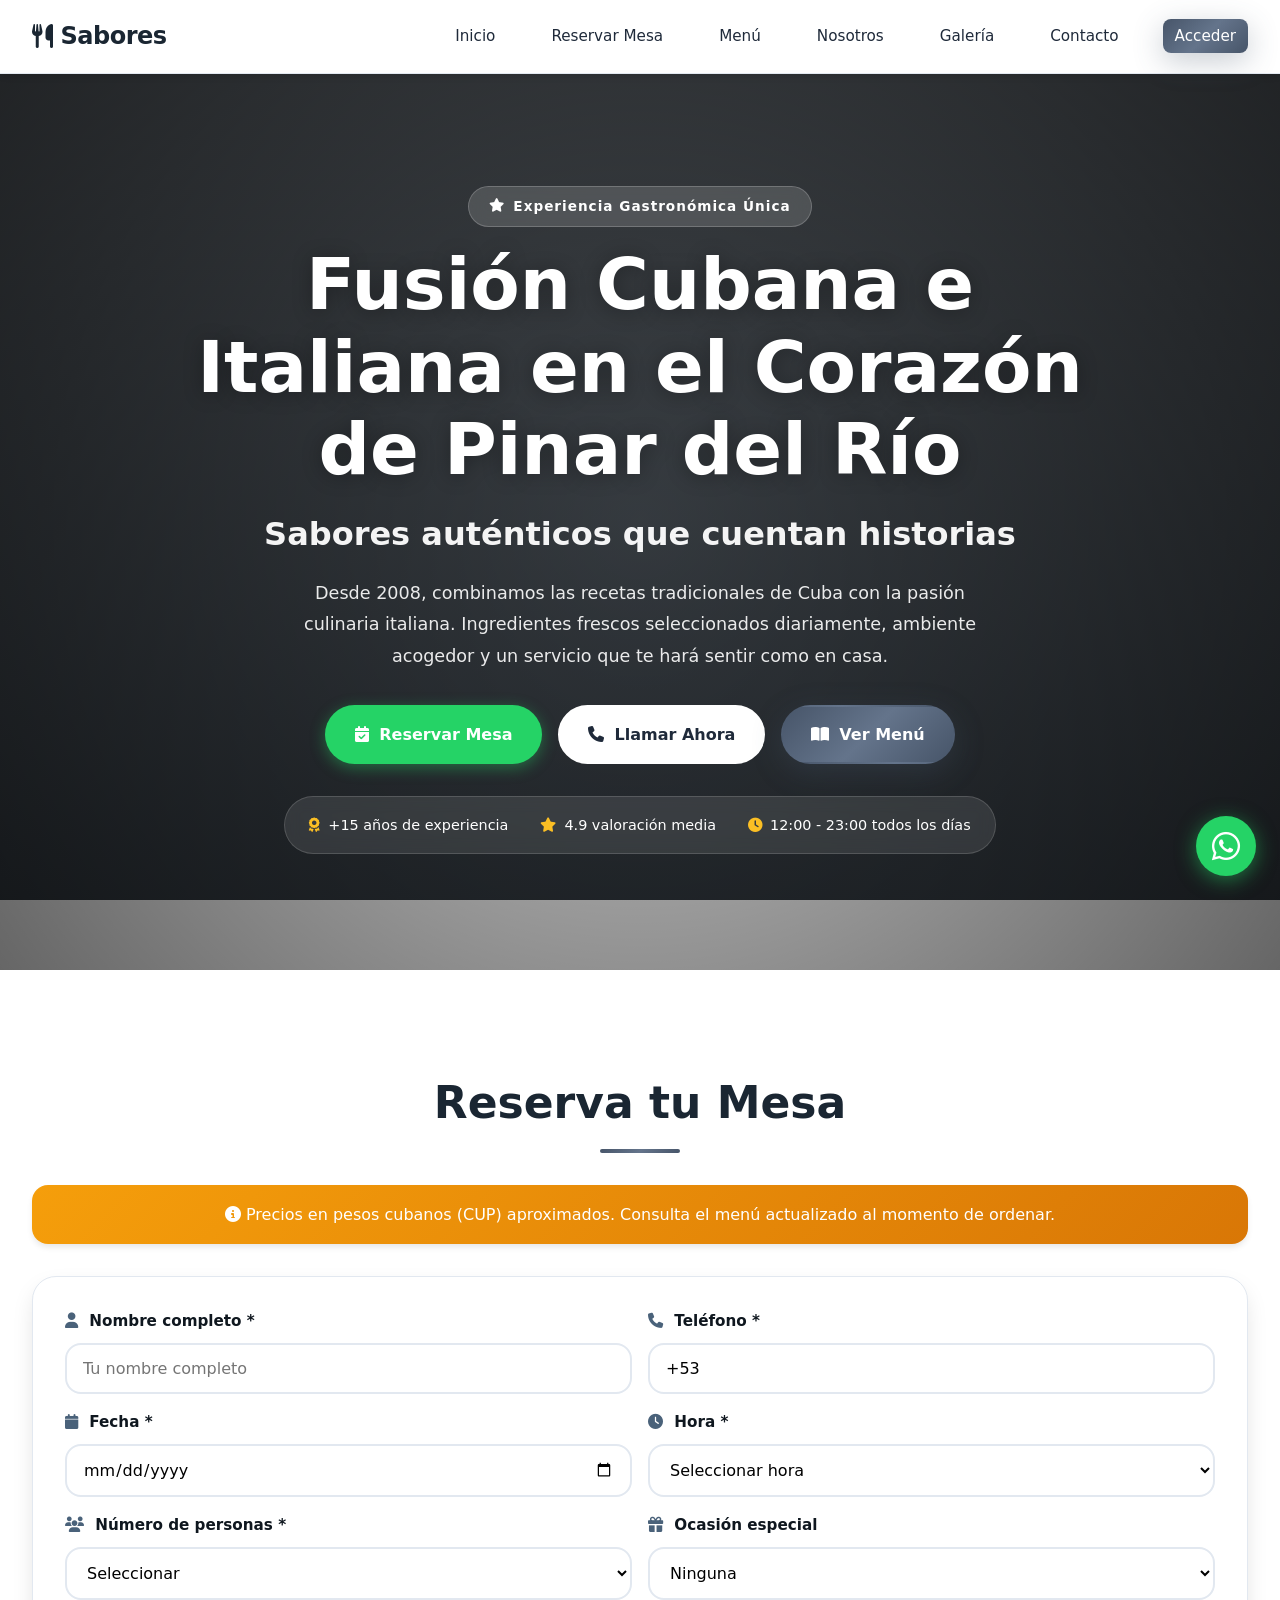
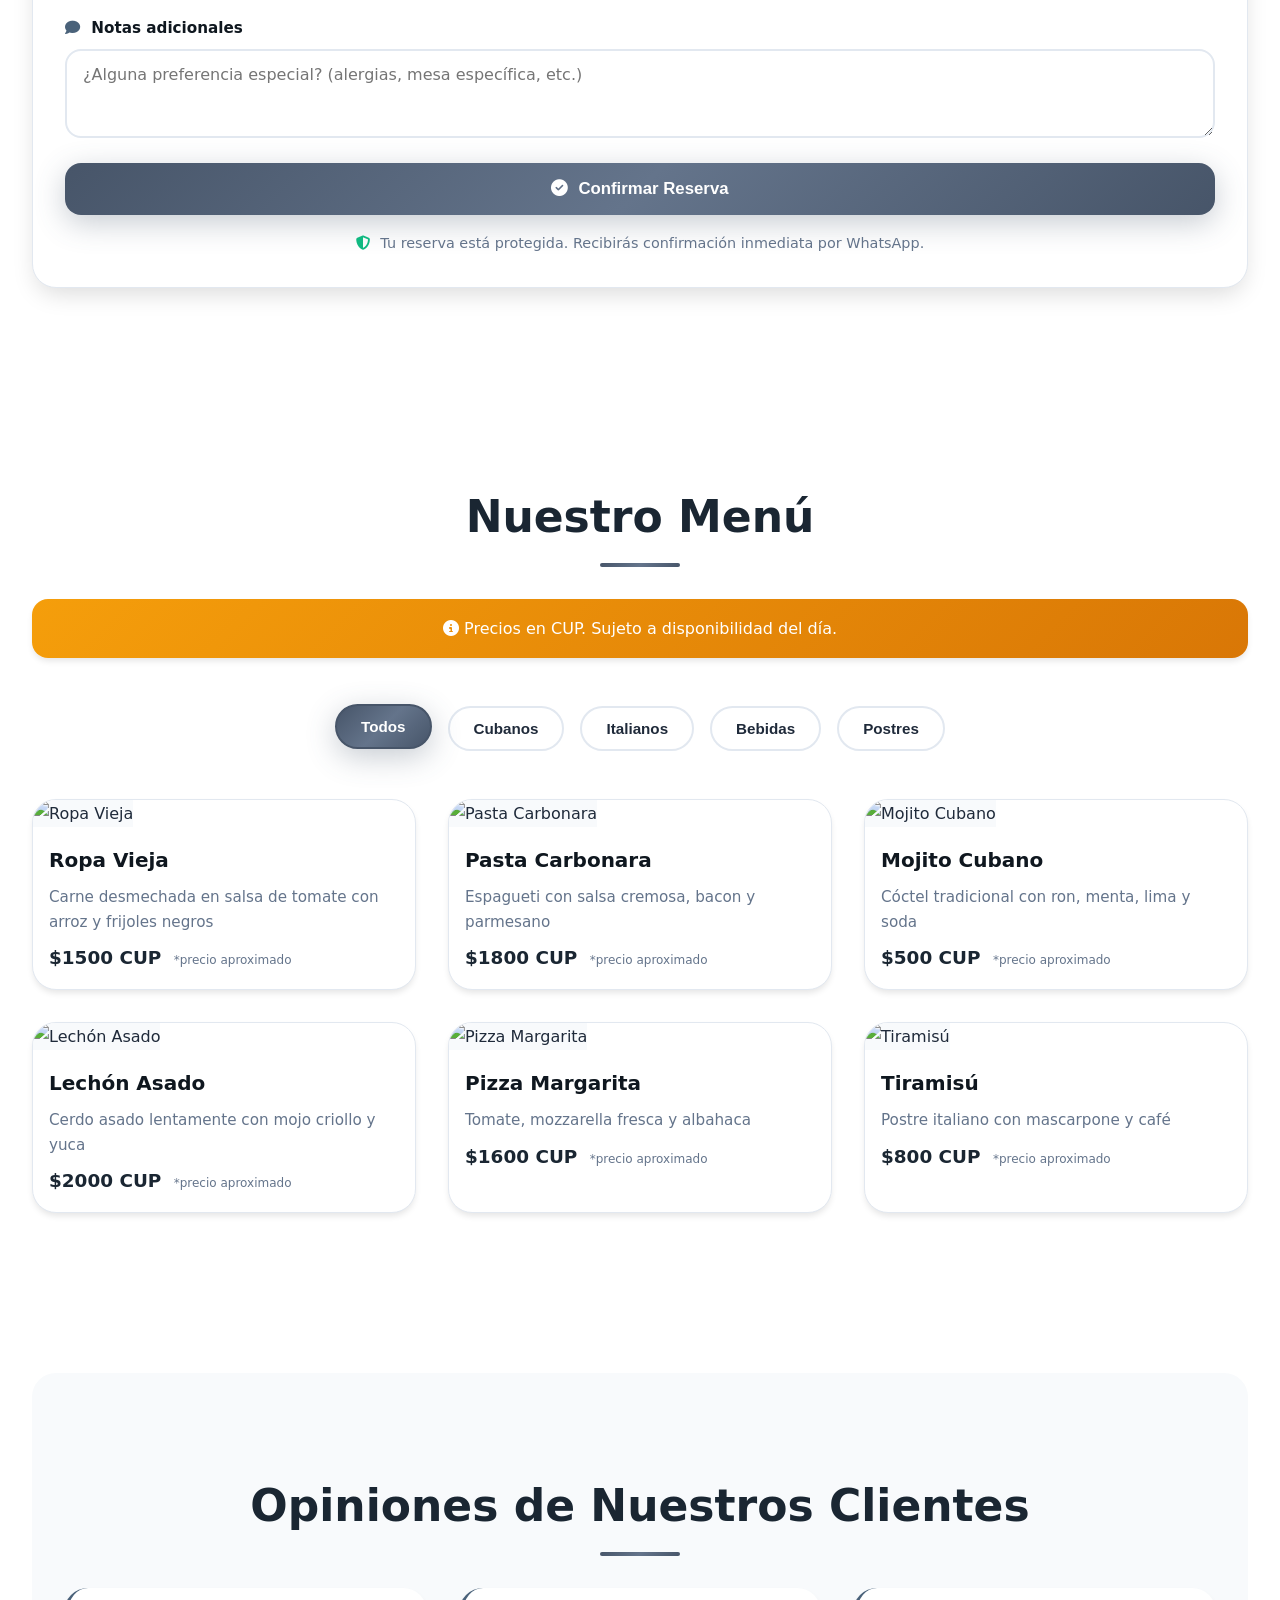
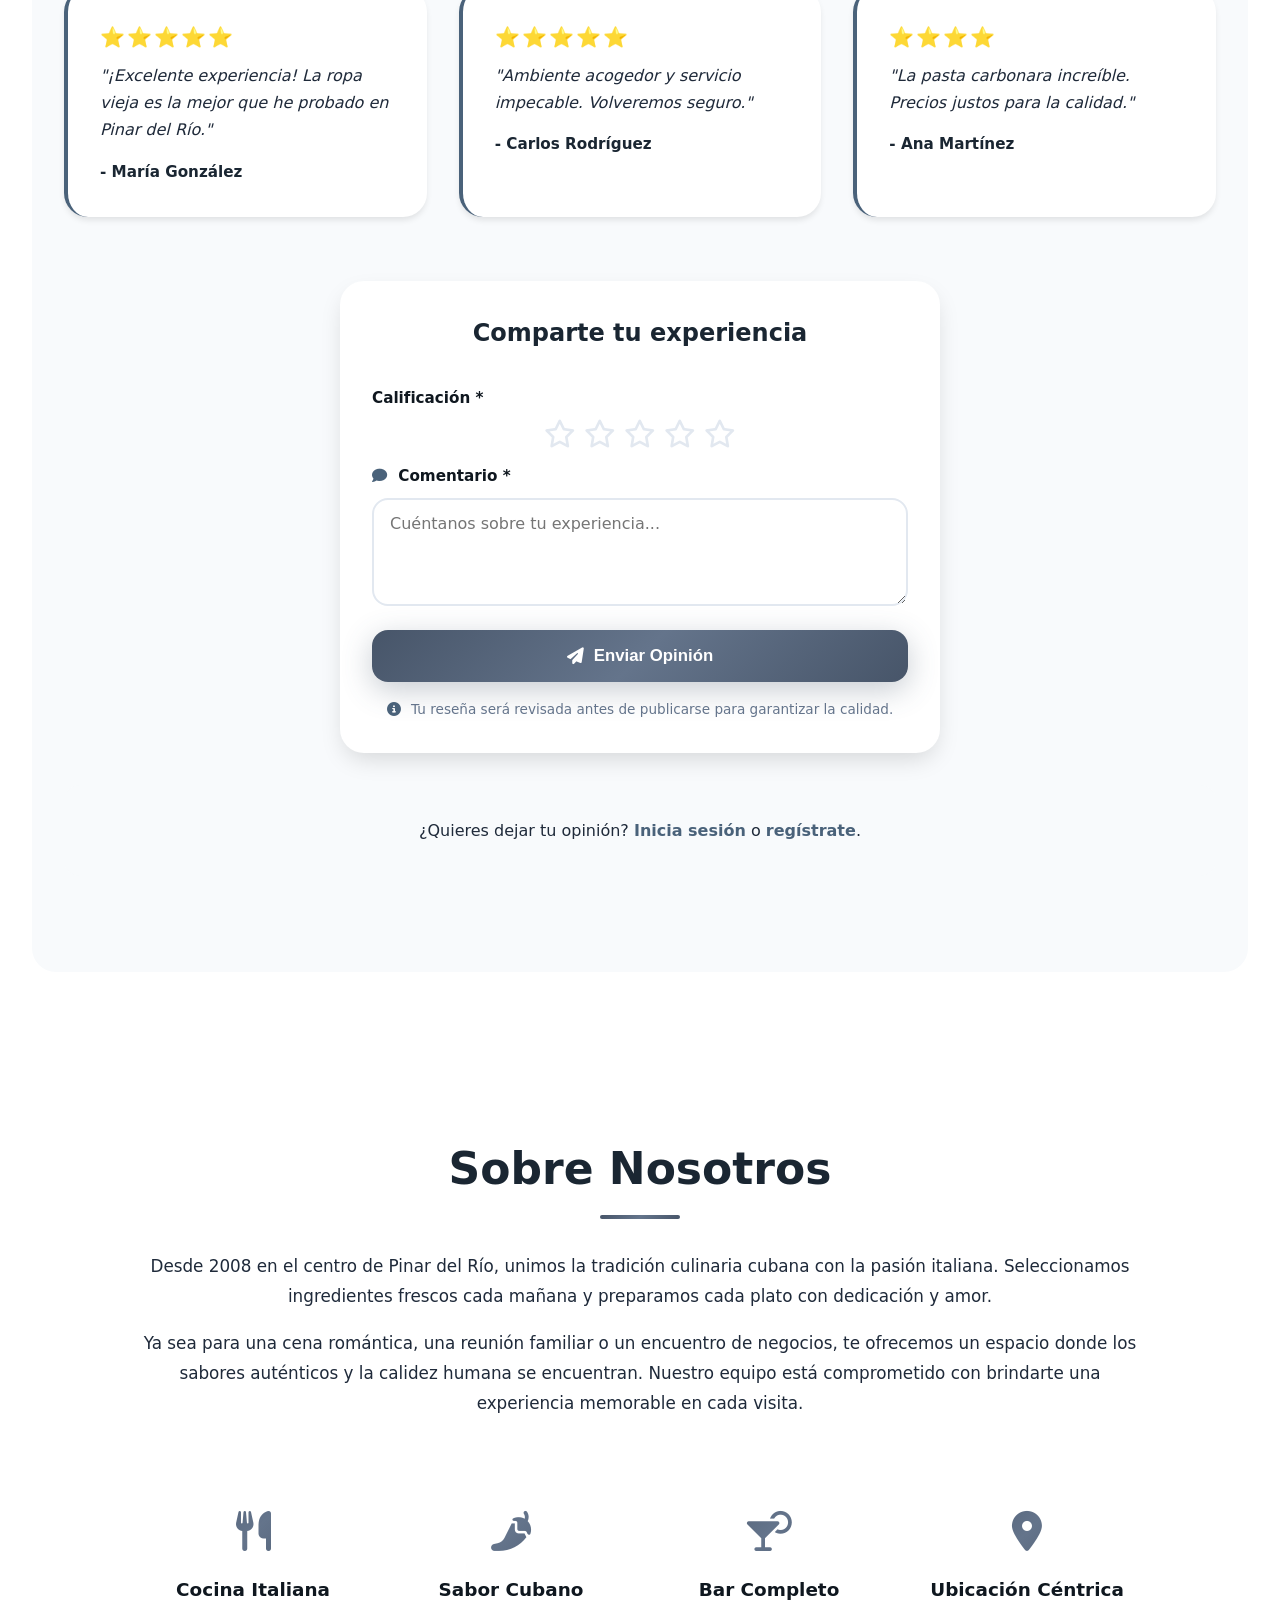
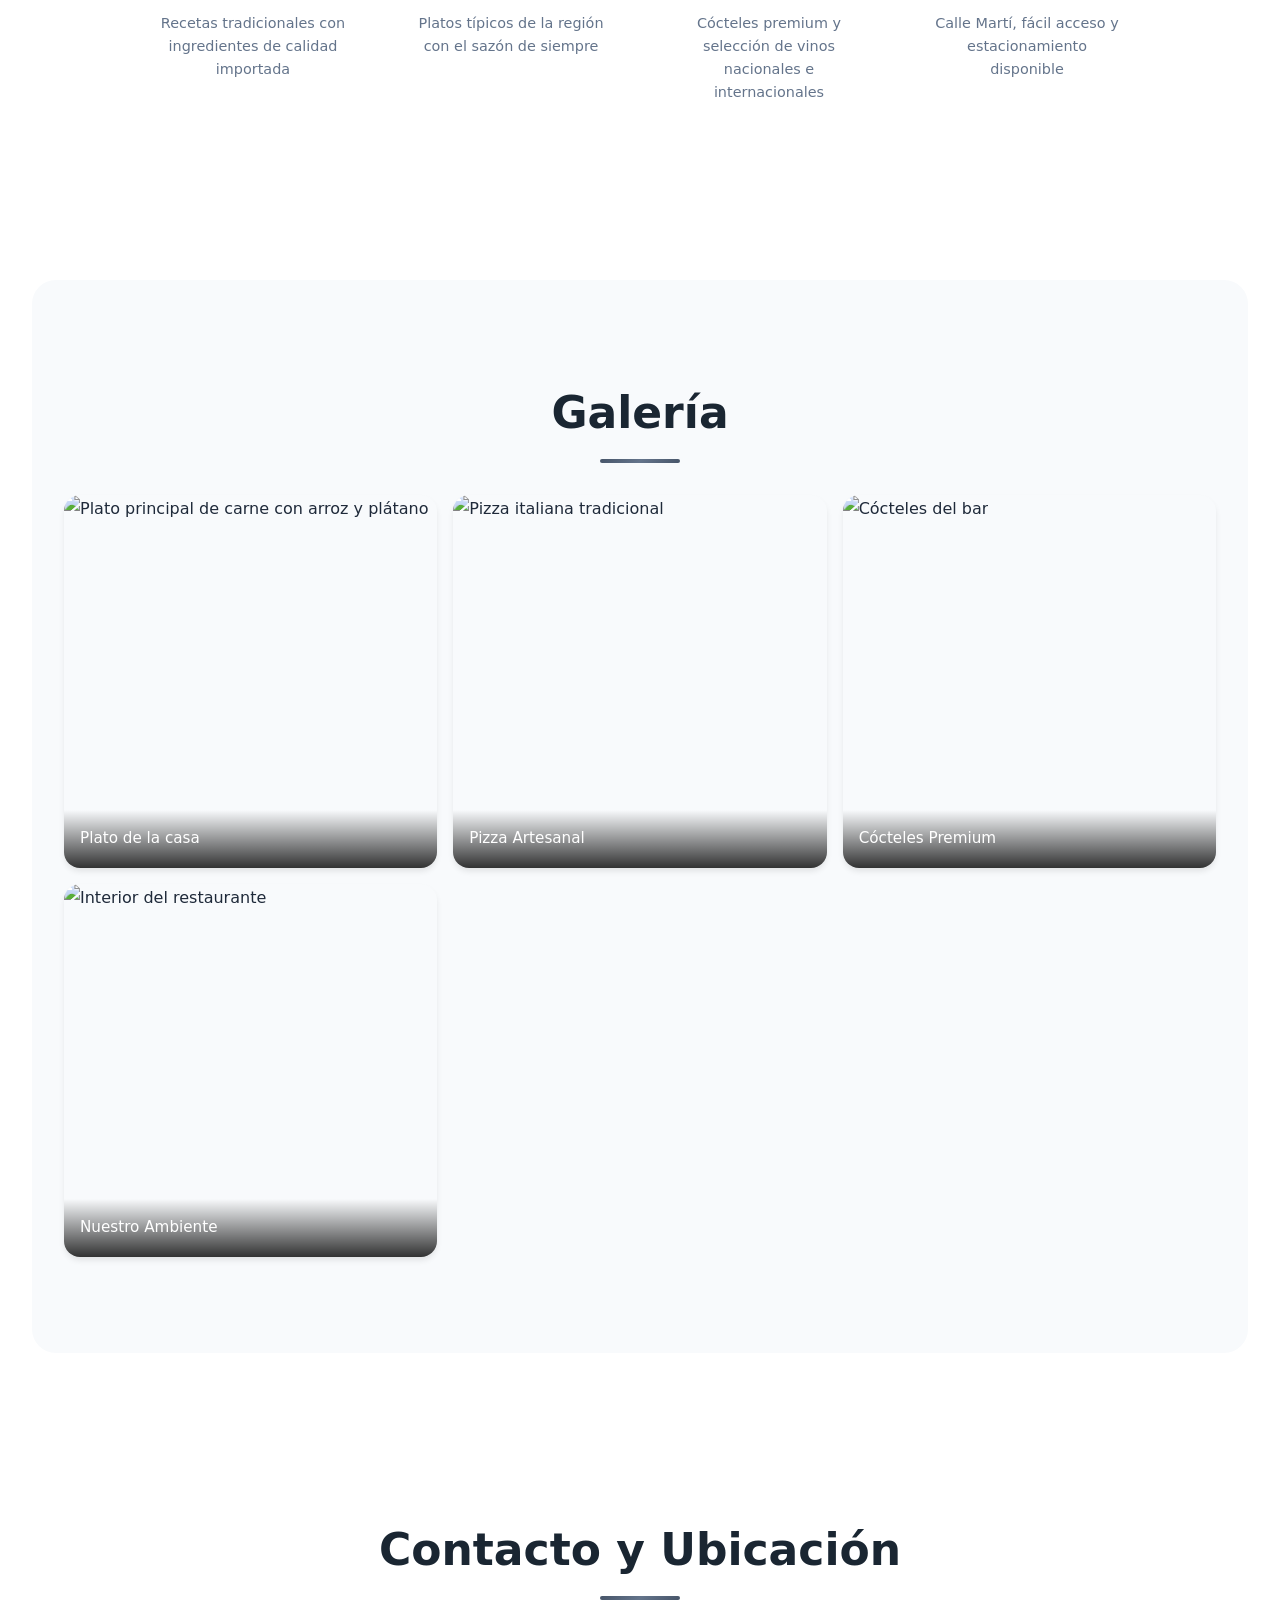
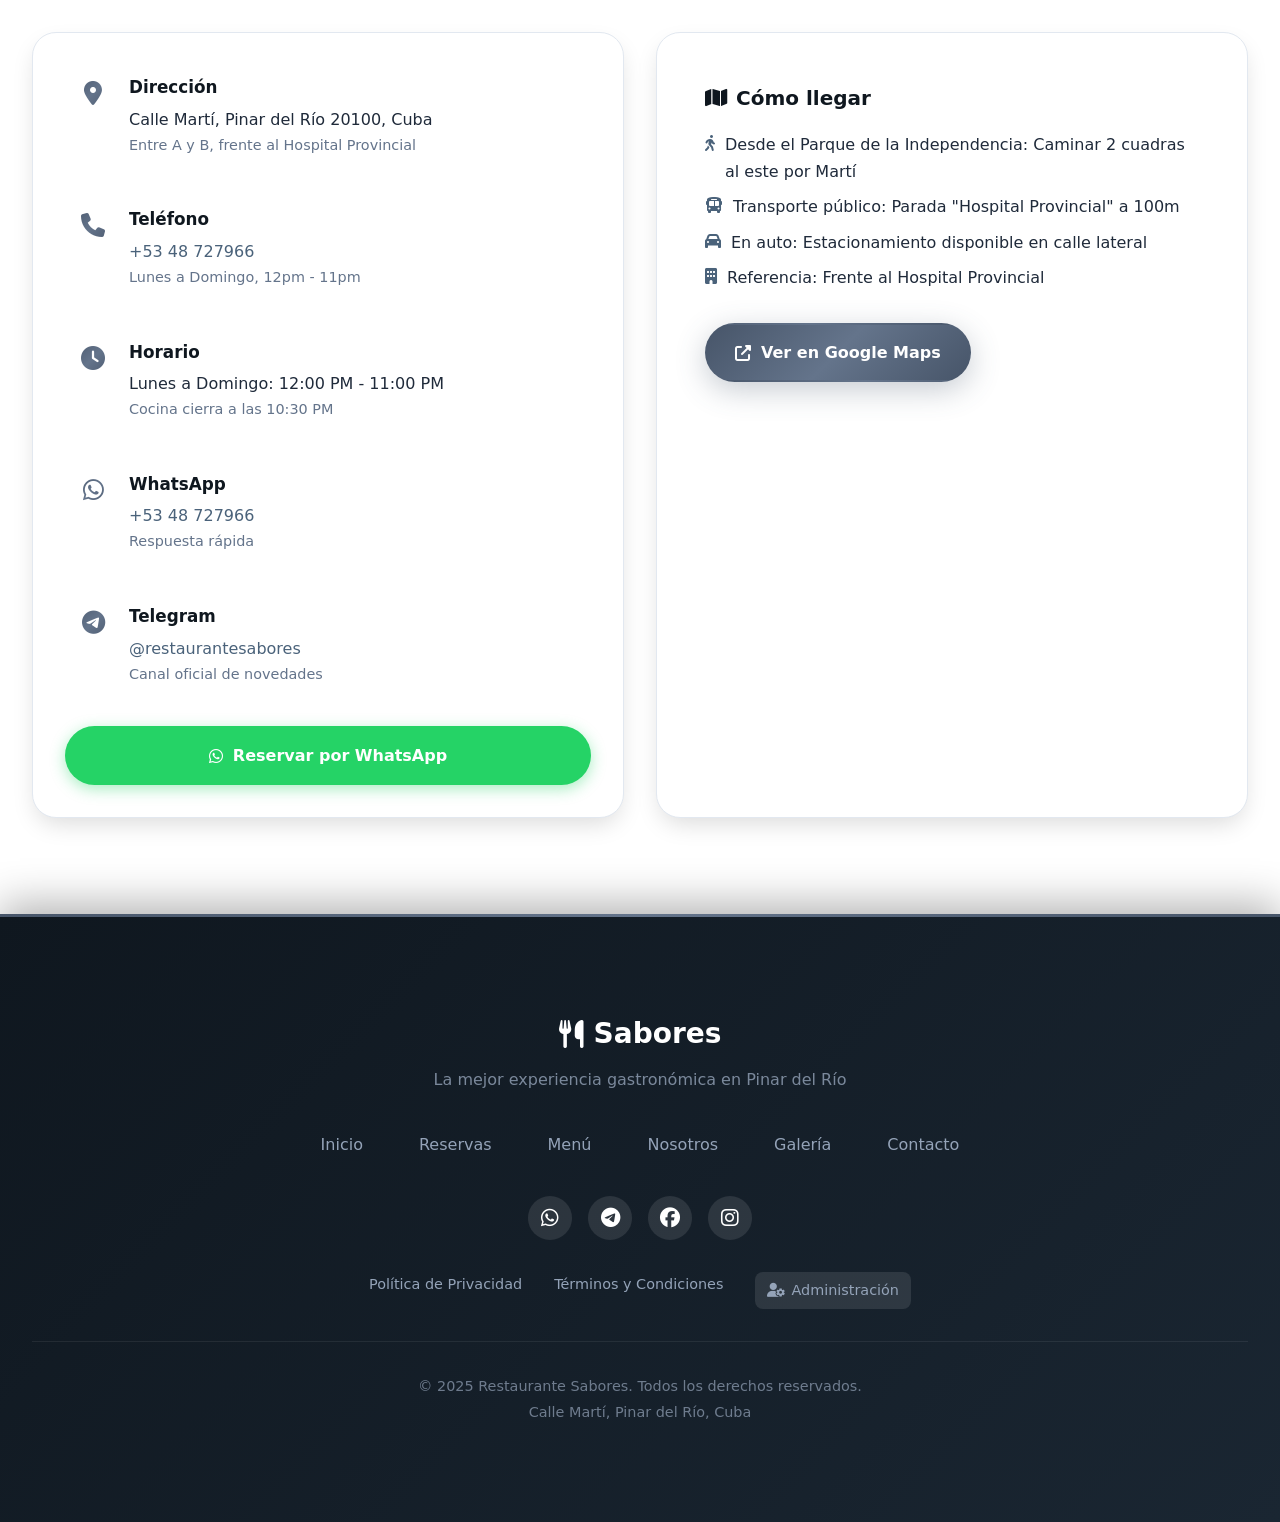
==== index.html @ 9fca2ee8 "Versión inicial Versión inicial" ====
<!DOCTYPE html>
<html lang="es">
<head>
    <meta charset="UTF-8">
    <meta name="viewport" content="width=device-width, initial-scale=1.0">
    <meta name="description" content="Restaurante Sabores - Auténtica fusión cubana e italiana en Pinar del Río. Reservas online, menú completo y la mejor experiencia gastronómica.">
    <meta name="keywords" content="restaurante, cubano, italiano, Pinar del Río, comida, reservas, menú">
    <meta name="author" content="Restaurante Sabores">
    <meta name="theme-color" content="#1a2632">
    <title>Restaurante Sabores | Fusión Cubana e Italiana en Pinar del Río</title>
    <link rel="preconnect" href="https://cdn.jsdelivr.net">
    <link rel="stylesheet" href="https://cdn.jsdelivr.net/npm/@fontsource/poppins@5.0.0/index.css">
    <link rel="stylesheet" href="https://cdnjs.cloudflare.com/ajax/libs/font-awesome/6.4.0/css/all.min.css">
    <link rel="stylesheet" href="styles.css">
</head>
<body>
    <!-- Aviso Offline -->
    <div id="offlineNotice" class="offline-notice" role="alert" aria-live="polite">
        <i class="fas fa-wifi"></i> Sin conexión. Algunas funciones pueden no estar disponibles.
    </div>

    <!-- Navegación -->
    <nav class="navbar" role="navigation" aria-label="Navegación principal">
        <div class="nav-container">
            <a href="#inicio" class="logo" aria-label="Ir al inicio">
                <i class="fas fa-utensils" aria-hidden="true"></i> Sabores
            </a>
            <button class="menu-toggle" id="menuToggle" aria-label="Abrir menú" aria-expanded="false" aria-controls="navLinks">
                <span></span>
                <span></span>
                <span></span>
            </button>
            <ul class="nav-links" id="navLinks">
                <li><a href="#inicio">Inicio</a></li>
                <li><a href="#reservas">Reservar Mesa</a></li>
                <li><a href="#menu">Menú</a></li>
                <li><a href="#nosotros">Nosotros</a></li>
                <li><a href="#galeria">Galería</a></li>
                <li><a href="#contacto">Contacto</a></li>
                <li id="auth-nav-link">
                    <a href="#" id="loginBtnNav" class="btn-login">Acceder</a>
                </li>
            </ul>
        </div>
    </nav>

    <!-- Modal de Autenticación -->
    <div id="authModal" class="modal" role="dialog" aria-modal="true" aria-labelledby="modalTitle">
        <div class="modal-content">
            <span class="close-modal" aria-label="Cerrar modal">&times;</span>
            <h2 id="modalTitle" class="modal-title">Acceso a tu cuenta</h2>
            
            <div id="auth-tabs" role="tablist">
                <button class="tab-btn active" data-tab="login" role="tab" aria-selected="true" aria-controls="loginForm">Iniciar Sesión</button>
                <button class="tab-btn" data-tab="register" role="tab" aria-selected="false" aria-controls="registerForm">Crear Cuenta</button>
            </div>

            <!-- Formulario Login -->
            <form id="loginForm" class="auth-form active" role="tabpanel" aria-labelledby="loginTab">
                <div class="form-group">
                    <label for="loginUsername">
                        <i class="fas fa-user" aria-hidden="true"></i> Nombre de usuario *
                    </label>
                    <input type="text" id="loginUsername" name="username" required autocomplete="username" placeholder="Tu nombre de usuario">
                </div>
                <div class="form-group">
                    <label for="loginPassword">
                        <i class="fas fa-lock" aria-hidden="true"></i> Contraseña *
                    </label>
                    <input type="password" id="loginPassword" name="password" required autocomplete="current-password" placeholder="Tu contraseña">
                </div>
                <div id="loginMessage" class="form-status" role="alert" aria-live="polite"></div>
                <button type="submit" class="submit-btn">
                    <i class="fas fa-sign-in-alt" aria-hidden="true"></i> Iniciar Sesión
                </button>
                <p class="auth-help">¿Olvidaste tu contraseña? Contacta al administrador.</p>
            </form>

            <!-- Formulario Registro -->
            <form id="registerForm" class="auth-form" role="tabpanel" aria-labelledby="registerTab">
                <div class="form-group">
                    <label for="registerUsername">
                        <i class="fas fa-user" aria-hidden="true"></i> Nombre de usuario *
                    </label>
                    <input type="text" id="registerUsername" name="username" required autocomplete="username" placeholder="Elige un nombre de usuario">
                    <small class="form-help">Este nombre será visible públicamente en tus reseñas</small>
                </div>
                <div class="form-group">
                    <label for="registerEmail">
                        <i class="fas fa-envelope" aria-hidden="true"></i> Correo electrónico <span class="optional">(opcional)</span>
                    </label>
                    <input type="email" id="registerEmail" name="email" autocomplete="email" placeholder="tu@email.com">
                    <small class="form-help">Útil para recuperación de cuenta</small>
                </div>
                <div class="form-group">
                    <label for="registerPhone">
                        <i class="fas fa-phone" aria-hidden="true"></i> Teléfono celular *
                    </label>
                    <input type="tel" id="registerPhone" name="phone" required autocomplete="tel" placeholder="+53 5XXX XXXX" pattern="^\+53\s?[0-9]{8}$">
                    <small class="form-help">Formato cubano: +53 seguido de 8 dígitos</small>
                </div>
                <div class="form-group">
                    <label for="registerPassword">
                        <i class="fas fa-lock" aria-hidden="true"></i> Contraseña *
                    </label>
                    <input type="password" id="registerPassword" name="password" required autocomplete="new-password" placeholder="Mínimo 6 caracteres" minlength="6">
                    <small class="form-help">Usa letras, números y símbolos para mayor seguridad</small>
                </div>
                <div id="registerMessage" class="form-status" role="alert" aria-live="polite"></div>
                <button type="submit" class="submit-btn">
                    <i class="fas fa-user-plus" aria-hidden="true"></i> Crear Cuenta
                </button>
                <p class="auth-help">Al registrarte aceptas nuestros <a href="#terminos">términos y condiciones</a></p>
            </form>
        </div>
    </div>

    <!-- Hero Section -->
    <header id="inicio" class="hero" role="banner">
        <div class="hero-overlay" aria-hidden="true"></div>
        <div class="hero-content">
            <span class="hero-badge">
                <i class="fas fa-star" aria-hidden="true"></i> Experiencia Gastronómica Única
            </span>
            <h1>Fusión Cubana e Italiana en el Corazón de Pinar del Río</h1>
            <p class="hero-subtitle">Sabores auténticos que cuentan historias</p>
            <p class="hero-description">
                Desde 2008, combinamos las recetas tradicionales de Cuba con la pasión culinaria italiana. 
                Ingredientes frescos seleccionados diariamente, ambiente acogedor y un servicio que te hará sentir como en casa.
            </p>
            <div class="hero-buttons">
                <a href="#reservas" class="btn btn-primary">
                    <i class="fas fa-calendar-check" aria-hidden="true"></i> Reservar Mesa
                </a>
                <a href="tel:+5348727966" class="btn btn-secondary">
                    <i class="fas fa-phone" aria-hidden="true"></i> Llamar Ahora
                </a>
                <a href="#menu" class="btn btn-accent">
                    <i class="fas fa-book-open" aria-hidden="true"></i> Ver Menú
                </a>
            </div>
            <div class="hero-stats" aria-label="Estadísticas del restaurante">
                <div>
                    <i class="fas fa-award" aria-hidden="true"></i>
                    <span>+15 años de experiencia</span>
                </div>
                <div>
                    <i class="fas fa-star" aria-hidden="true"></i>
                    <span>4.9 valoración media</span>
                </div>
                <div>
                    <i class="fas fa-clock" aria-hidden="true"></i>
                    <span>12:00 - 23:00 todos los días</span>
                </div>
            </div>
        </div>
    </header>

    <!-- Sección de Reservas -->
    <section id="reservas" class="section" aria-labelledby="reservasTitle">
        <h2 id="reservasTitle" class="section-title">Reserva tu Mesa</h2>
        <div class="currency-notice" role="note">
            <i class="fas fa-info-circle" aria-hidden="true"></i> 
            Precios en pesos cubanos (CUP) aproximados. Consulta el menú actualizado al momento de ordenar.
        </div>
        
        <form id="reservationForm" class="reservation-form" aria-label="Formulario de reservas">
            <div class="form-row">
                <div class="form-group">
                    <label for="nombre">
                        <i class="fas fa-user" aria-hidden="true"></i> Nombre completo *
                    </label>
                    <input type="text" id="nombre" name="nombre" required autocomplete="name" placeholder="Tu nombre completo">
                </div>
                <div class="form-group">
                    <label for="telefono">
                        <i class="fas fa-phone" aria-hidden="true"></i> Teléfono *
                    </label>
                    <input type="tel" id="telefono" name="telefono" required autocomplete="tel" placeholder="+53 5XXX XXXX" pattern="^\+53\s?[0-9]{8}$">
                </div>
            </div>
            
            <div class="form-row">
                <div class="form-group">
                    <label for="fecha">
                        <i class="fas fa-calendar" aria-hidden="true"></i> Fecha *
                    </label>
                    <input type="date" id="fecha" name="fecha" required>
                </div>
                <div class="form-group">
                    <label for="hora">
                        <i class="fas fa-clock" aria-hidden="true"></i> Hora *
                    </label>
                    <select id="hora" name="hora" required>
                        <option value="">Seleccionar hora</option>
                        <option value="12:00">12:00 PM</option>
                        <option value="12:30">12:30 PM</option>
                        <option value="13:00">1:00 PM</option>
                        <option value="13:30">1:30 PM</option>
                        <option value="14:00">2:00 PM</option>
                        <option value="14:30">2:30 PM</option>
                        <option value="19:00">7:00 PM</option>
                        <option value="19:30">7:30 PM</option>
                        <option value="20:00">8:00 PM</option>
                        <option value="20:30">8:30 PM</option>
                        <option value="21:00">9:00 PM</option>
                        <option value="21:30">9:30 PM</option>
                    </select>
                </div>
            </div>
            
            <div class="form-row">
                <div class="form-group">
                    <label for="personas">
                        <i class="fas fa-users" aria-hidden="true"></i> Número de personas *
                    </label>
                    <select id="personas" name="personas" required>
                        <option value="">Seleccionar</option>
                        <option value="1">1 persona</option>
                        <option value="2">2 personas</option>
                        <option value="3">3 personas</option>
                        <option value="4">4 personas</option>
                        <option value="5">5 personas</option>
                        <option value="6">6 personas</option>
                        <option value="7">7 personas</option>
                        <option value="8+">8+ personas</option>
                    </select>
                </div>
                <div class="form-group">
                    <label for="ocasion">
                        <i class="fas fa-gift" aria-hidden="true"></i> Ocasión especial
                    </label>
                    <select id="ocasion" name="ocasion">
                        <option value="ninguna">Ninguna</option>
                        <option value="cumpleanos">Cumpleaños</option>
                        <option value="aniversario">Aniversario</option>
                        <option value="negocios">Reunión de negocios</option>
                        <option value="otro">Otro</option>
                    </select>
                </div>
            </div>
            
            <div class="form-group">
                <label for="notas">
                    <i class="fas fa-comment" aria-hidden="true"></i> Notas adicionales
                </label>
                <textarea id="notas" name="notas" rows="3" placeholder="¿Alguna preferencia especial? (alergias, mesa específica, etc.)"></textarea>
            </div>
            
            <div id="formStatus" class="form-status" role="alert" aria-live="polite"></div>
            
            <button type="submit" id="submitBtn" class="submit-btn">
                <i class="fas fa-check-circle" aria-hidden="true"></i> Confirmar Reserva
            </button>
            
            <p class="form-trust">
                <i class="fas fa-shield-alt" aria-hidden="true"></i> 
                Tu reserva está protegida. Recibirás confirmación inmediata por WhatsApp.
            </p>
        </form>
    </section>

    <!-- Sección de Menú -->
    <section id="menu" class="section" aria-labelledby="menuTitle">
        <h2 id="menuTitle" class="section-title">Nuestro Menú</h2>
        <div class="currency-notice" role="note">
            <i class="fas fa-info-circle" aria-hidden="true"></i> 
            Precios en CUP. Sujeto a disponibilidad del día.
        </div>
        
        <div class="menu-categories" role="tablist" aria-label="Categorías del menú">
            <button class="menu-category-btn active" data-category="todos" role="tab" aria-selected="true">Todos</button>
            <button class="menu-category-btn" data-category="cubanos" role="tab" aria-selected="false">Platos Cubanos</button>
            <button class="menu-category-btn" data-category="italianos" role="tab" aria-selected="false">Platos Italianos</button>
            <button class="menu-category-btn" data-category="bebidas" role="tab" aria-selected="false">Bebidas</button>
            <button class="menu-category-btn" data-category="postres" role="tab" aria-selected="false">Postres</button>
        </div>
        
        <div id="menuGrid" class="menu-grid" role="tabpanel" aria-label="Lista de platos del menú">
            <!-- Los items del menú se cargan dinámicamente -->
        </div>
    </section>

    <!-- Sección de Reseñas -->
    <section id="resenas" class="section section-alt" aria-labelledby="resenasTitle">
        <h2 id="resenasTitle" class="section-title">Opiniones de Nuestros Clientes</h2>
        
        <div id="reviewsContainer" class="testimonials-grid" role="list" aria-label="Reseñas de clientes">
            <!-- Las reseñas se cargan dinámicamente -->
        </div>
        
        <div class="review-form-container" id="reviewFormContainer">
            <h3 class="review-form-title">Comparte tu experiencia</h3>
            <form id="reviewForm" class="review-form" aria-label="Formulario de reseñas">
                <div class="form-group">
                    <label>Calificación *</label>
                    <div class="rating-stars" role="radiogroup" aria-label="Calificación de estrellas">
                        <i class="far fa-star" data-rating="1" role="radio" aria-label="1 estrella" tabindex="0"></i>
                        <i class="far fa-star" data-rating="2" role="radio" aria-label="2 estrellas" tabindex="0"></i>
                        <i class="far fa-star" data-rating="3" role="radio" aria-label="3 estrellas" tabindex="0"></i>
                        <i class="far fa-star" data-rating="4" role="radio" aria-label="4 estrellas" tabindex="0"></i>
                        <i class="far fa-star" data-rating="5" role="radio" aria-label="5 estrellas" tabindex="0"></i>
                    </div>
                    <input type="hidden" id="reviewRating" name="rating" value="0" required>
                </div>
                <div class="form-group">
                    <label for="reviewComment">
                        <i class="fas fa-comment" aria-hidden="true"></i> Comentario *
                    </label>
                    <textarea id="reviewComment" name="comment" rows="4" required placeholder="Cuéntanos sobre tu experiencia..."></textarea>
                </div>
                <div id="reviewMessage" class="form-status" role="alert" aria-live="polite"></div>
                <button type="submit" class="submit-btn btn-review">
                    <i class="fas fa-paper-plane" aria-hidden="true"></i> Enviar Opinión
                </button>
                <p class="review-notice">
                    <i class="fas fa-info-circle" aria-hidden="true"></i> 
                    Tu reseña será revisada antes de publicarse para garantizar la calidad.
                </p>
            </form>
        </div>
        
        <div id="loginPrompt" class="login-prompt">
            <p>¿Quieres dejar tu opinión? <a href="#" id="showLoginModal">Inicia sesión</a> o <a href="#" id="showRegisterModal">regístrate</a>.</p>
        </div>
    </section>

    <!-- Sección Sobre Nosotros -->
    <section id="nosotros" class="section" aria-labelledby="nosotrosTitle">
        <h2 id="nosotrosTitle" class="section-title">Sobre Nosotros</h2>
        <div class="about-content">
            <div class="about-text">
                <p class="about-lead">
                    Desde 2008 en el centro de Pinar del Río, unimos la tradición culinaria cubana con la pasión italiana. 
                    Seleccionamos ingredientes frescos cada mañana y preparamos cada plato con dedicación y amor.
                </p>
                <p>
                    Ya sea para una cena romántica, una reunión familiar o un encuentro de negocios, 
                    te ofrecemos un espacio donde los sabores auténticos y la calidez humana se encuentran. 
                    Nuestro equipo está comprometido con brindarte una experiencia memorable en cada visita.
                </p>
            </div>
            <div class="about-features">
                <div class="feature">
                    <div class="feature-icon">
                        <i class="fas fa-utensils" aria-hidden="true"></i>
                    </div>
                    <h3>Cocina Italiana</h3>
                    <p>Recetas tradicionales con ingredientes de calidad importada</p>
                </div>
                <div class="feature">
                    <div class="feature-icon">
                        <i class="fas fa-pepper-hot" aria-hidden="true"></i>
                    </div>
                    <h3>Sabor Cubano</h3>
                    <p>Platos típicos de la región con el sazón de siempre</p>
                </div>
                <div class="feature">
                    <div class="feature-icon">
                        <i class="fas fa-cocktail" aria-hidden="true"></i>
                    </div>
                    <h3>Bar Completo</h3>
                    <p>Cócteles premium y selección de vinos nacionales e internacionales</p>
                </div>
                <div class="feature">
                    <div class="feature-icon">
                        <i class="fas fa-map-marker-alt" aria-hidden="true"></i>
                    </div>
                    <h3>Ubicación Céntrica</h3>
                    <p>Calle Martí, fácil acceso y estacionamiento disponible</p>
                </div>
            </div>
        </div>
    </section>

    <!-- Sección Galería -->
    <section id="galeria" class="section section-alt" aria-labelledby="galeriaTitle">
        <h2 id="galeriaTitle" class="section-title">Galería</h2>
        <div class="gallery-grid" role="list" aria-label="Galería de imágenes">
            <figure class="gallery-item" role="listitem">
                <img src="https://images.unsplash.com/photo-1555396273-367ea4eb4db5?w=400&h=400&fit=crop" alt="Plato principal de carne con arroz y plátano" loading="lazy">
                <figcaption>Plato de la casa</figcaption>
            </figure>
            <figure class="gallery-item" role="listitem">
                <img src="https://images.unsplash.com/photo-1565299624946-b28f40a0ae38?w=400&h=400&fit=crop" alt="Pizza italiana tradicional" loading="lazy">
                <figcaption>Pizza Artesanal</figcaption>
            </figure>
            <figure class="gallery-item" role="listitem">
                <img src="https://images.unsplash.com/photo-1551024709-8f23befc6f87?w=400&h=400&fit=crop" alt="Cócteles del bar" loading="lazy">
                <figcaption>Cócteles Premium</figcaption>
            </figure>
            <figure class="gallery-item" role="listitem">
                <img src="https://images.unsplash.com/photo-1517248135467-4c7edcad34c4?w=400&h=400&fit=crop" alt="Interior del restaurante" loading="lazy">
                <figcaption>Nuestro Ambiente</figcaption>
            </figure>
        </div>
    </section>

    <!-- Sección Contacto -->
    <section id="contacto" class="section" aria-labelledby="contactoTitle">
        <h2 id="contactoTitle" class="section-title">Contacto y Ubicación</h2>
        <div class="contact-grid">
            <div class="contact-info">
                <div class="contact-item">
                    <div class="contact-icon">
                        <i class="fas fa-map-marker-alt" aria-hidden="true"></i>
                    </div>
                    <div>
                        <h3>Dirección</h3>
                        <p>Calle Martí, Pinar del Río 20100, Cuba</p>
                        <p class="text-muted">Entre A y B, frente al Hospital Provincial</p>
                    </div>
                </div>
                <div class="contact-item">
                    <div class="contact-icon">
                        <i class="fas fa-phone" aria-hidden="true"></i>
                    </div>
                    <div>
                        <h3>Teléfono</h3>
                        <a href="tel:+5348727966">+53 48 727966</a>
                        <p class="text-muted">Lunes a Domingo, 12pm - 11pm</p>
                    </div>
                </div>
                <div class="contact-item">
                    <div class="contact-icon">
                        <i class="fas fa-clock" aria-hidden="true"></i>
                    </div>
                    <div>
                        <h3>Horario</h3>
                        <p>Lunes a Domingo: 12:00 PM - 11:00 PM</p>
                        <p class="text-muted">Cocina cierra a las 10:30 PM</p>
                    </div>
                </div>
                <div class="contact-item">
                    <div class="contact-icon">
                        <i class="fab fa-whatsapp" aria-hidden="true"></i>
                    </div>
                    <div>
                        <h3>WhatsApp</h3>
                        <a href="https://wa.me/5348727966">+53 48 727966</a>
                        <p class="text-muted">Respuesta rápida</p>
                    </div>
                </div>
                <div class="contact-item">
                    <div class="contact-icon">
                        <i class="fab fa-telegram" aria-hidden="true"></i>
                    </div>
                    <div>
                        <h3>Telegram</h3>
                        <a href="https://t.me/restaurantesabores">@restaurantesabores</a>
                        <p class="text-muted">Canal oficial de novedades</p>
                    </div>
                </div>
                <a href="https://wa.me/5348727966?text=Hola,%20quisiera%20hacer%20una%20reserva" class="btn btn-primary btn-full">
                    <i class="fab fa-whatsapp" aria-hidden="true"></i> Reservar por WhatsApp
                </a>
            </div>
            <div class="map-container">
                <div class="map-fallback">
                    <h3><i class="fas fa-map" aria-hidden="true"></i> Cómo llegar</h3>
                    <ul class="directions-list">
                        <li><i class="fas fa-walking" aria-hidden="true"></i> Desde el Parque de la Independencia: Caminar 2 cuadras al este por Martí</li>
                        <li><i class="fas fa-bus" aria-hidden="true"></i> Transporte público: Parada "Hospital Provincial" a 100m</li>
                        <li><i class="fas fa-car" aria-hidden="true"></i> En auto: Estacionamiento disponible en calle lateral</li>
                        <li><i class="fas fa-building" aria-hidden="true"></i> Referencia: Frente al Hospital Provincial</li>
                    </ul>
                    <a href="https://maps.google.com/?q=22.4167,-83.6833" class="btn btn-accent" target="_blank" rel="noopener noreferrer">
                        <i class="fas fa-external-link-alt" aria-hidden="true"></i> Ver en Google Maps
                    </a>
                </div>
            </div>
        </div>
    </section>

    <!-- Footer -->
    <footer class="footer" role="contentinfo">
        <div class="footer-content">
            <div class="footer-brand">
                <h3><i class="fas fa-utensils" aria-hidden="true"></i> Sabores</h3>
                <p>La mejor experiencia gastronómica en Pinar del Río</p>
            </div>
            <nav class="footer-links" aria-label="Enlaces del pie de página">
                <a href="#inicio">Inicio</a>
                <a href="#reservas">Reservas</a>
                <a href="#menu">Menú</a>
                <a href="#nosotros">Nosotros</a>
                <a href="#galeria">Galería</a>
                <a href="#contacto">Contacto</a>
            </nav>
            <div class="social-links">
                <a href="https://wa.me/5348727966" class="social-link" aria-label="WhatsApp" target="_blank" rel="noopener noreferrer">
                    <i class="fab fa-whatsapp" aria-hidden="true"></i>
                </a>
                <a href="https://t.me/restaurantesabores" class="social-link" aria-label="Telegram" target="_blank" rel="noopener noreferrer">
                    <i class="fab fa-telegram" aria-hidden="true"></i>
                </a>
                <a href="#" class="social-link" aria-label="Facebook" target="_blank" rel="noopener noreferrer">
                    <i class="fab fa-facebook" aria-hidden="true"></i>
                </a>
                <a href="#" class="social-link" aria-label="Instagram" target="_blank" rel="noopener noreferrer">
                    <i class="fab fa-instagram" aria-hidden="true"></i>
                </a>
            </div>
            <div class="footer-legal">
                <a href="#privacidad">Política de Privacidad</a>
                <a href="#terminos">Términos y Condiciones</a>
                <a href="admin.html" class="admin-link" aria-label="Panel de administración">
                    <i class="fas fa-user-gear" aria-hidden="true"></i> Administración
                </a>
            </div>
            <p class="footer-copyright">
                © 2025 Restaurante Sabores. Todos los derechos reservados.<br>
                Calle Martí, Pinar del Río, Cuba
            </p>
        </div>
    </footer>

    <!-- Botón Flotante WhatsApp -->
    <a href="https://wa.me/5348727966" class="whatsapp-float" aria-label="Contactar por WhatsApp" target="_blank" rel="noopener noreferrer">
        <i class="fab fa-whatsapp" aria-hidden="true"></i>
    </a>

    <!-- Scripts -->
    <script src="https://cdn.jsdelivr.net/npm/@supabase/supabase-js@2"></script>
    <script>
        // ========================================
        // CONFIGURACIÓN DE SUPABASE
        // ¡REEMPLAZA CON TUS DATOS REALES!
        // ========================================
        const SUPABASE_URL = 'https://ijoxilvydggohxsatgba.supabase.co';
        const SUPABASE_ANON_KEY = 'sb_publishable_wKVtTuAtJHafext0wtouIw_lEUM7YxL';
        
        // Inicializar cliente de Supabase
        let supabaseClient = null;
        
        try {
            supabaseClient = supabase.createClient(SUPABASE_URL, SUPABASE_ANON_KEY);
            window.supabase = supabaseClient;
            console.log('✅ Supabase inicializado correctamente');
        } catch (error) {
            console.error('❌ Error inicializando Supabase:', error);
        }
    </script>
    <script src="app.js"></script>
</body>
</html>
---- styles.css ----
/* ========================================
STYLES.CSS - ESTILOS PRINCIPALES 2026
Fuente: Poppins, paleta metálica tecnológica
======================================== */
:root {
    /* Paleta de colores metálicos tecnológicos 2026 */
    --color-primary: #1a2632;
    --color-secondary: #0f171f;
    --color-accent: #4a627a;
    --color-accent-light: #6b8a9e;
    --color-background: #ffffff;
    --color-background-alt: #f8fafc;
    --color-text: #1f2a3a;
    --color-text-light: #64748b;
    --color-white: #ffffff;
    --color-whatsapp: #25D366;
    --color-telegram: #0088cc;
    --color-success: #10b981;
    --color-warning: #f59e0b;
    --color-error: #ef4444;
    --color-border: #e2e8f0;
    
    /* Efectos metálicos */
    --color-metallic: #475569;
    --color-metallic-light: #64748b;
    --color-metallic-dark: #334155;
    --metallic-gradient: linear-gradient(135deg, #475569 0%, #64748b 50%, #475569 100%);
    --metallic-shadow: 0 4px 15px rgba(71, 85, 105, 0.4);
    
    /* Espaciado */
    --spacing-xs: 0.5rem;
    --spacing-sm: 1rem;
    --spacing-md: 2rem;
    --spacing-lg: 4rem;
    --spacing-xl: 6rem;
    
    /* Bordes */
    --border-radius: 8px;
    --border-radius-lg: 16px;
    --border-radius-xl: 24px;
    
    /* Sombras */
    --shadow-sm: 0 1px 3px rgba(0,0,0,0.1);
    --shadow-md: 0 4px 6px -1px rgba(0,0,0,0.1);
    --shadow-lg: 0 10px 25px -5px rgba(0,0,0,0.15);
    --shadow-xl: 0 20px 40px -10px rgba(0,0,0,0.2);
    --shadow-metallic: 0 8px 30px rgba(71, 85, 105, 0.3);
    
    /* Transiciones */
    --transition-fast: 0.15s ease;
    --transition-normal: 0.3s ease;
    --transition-slow: 0.5s ease;
}

/* ========================================
RESET Y BASE
======================================== */
*, *::before, *::after {
    margin: 0;
    padding: 0;
    box-sizing: border-box;
}

html {
    scroll-behavior: smooth;
    font-size: 16px;
}

body {
    font-family: 'Poppins', system-ui, -apple-system, BlinkMacSystemFont, sans-serif;
    line-height: 1.7;
    color: var(--color-text);
    background-color: var(--color-background);
    overflow-x: hidden;
    -webkit-font-smoothing: antialiased;
    -moz-osx-font-smoothing: grayscale;
}

/* ========================================
ACCESIBILIDAD
======================================== */
:focus-visible {
    outline: 3px solid var(--color-accent);
    outline-offset: 2px;
}

/* ========================================
NAVBAR
======================================== */
.navbar {
    position: fixed;
    top: 0;
    left: 0;
    right: 0;
    background: rgba(255, 255, 255, 0.98);
    backdrop-filter: blur(12px);
    -webkit-backdrop-filter: blur(12px);
    box-shadow: var(--shadow-md);
    z-index: 1000;
    padding: var(--spacing-sm) var(--spacing-md);
    border-bottom: 1px solid var(--color-border);
}

.nav-container {
    max-width: 1280px;
    margin: 0 auto;
    display: flex;
    justify-content: space-between;
    align-items: center;
}

.logo {
    font-size: 1.5rem;
    font-weight: 700;
    color: var(--color-primary);
    text-decoration: none;
    letter-spacing: -0.5px;
    transition: transform var(--transition-fast), color var(--transition-fast);
    display: flex;
    align-items: center;
    gap: 8px;
}

.logo:hover {
    transform: scale(1.03);
    color: var(--color-accent);
}

.menu-toggle {
    display: none;
    flex-direction: column;
    gap: 5px;
    background: none;
    border: none;
    cursor: pointer;
    padding: 8px;
    border-radius: var(--border-radius);
    transition: background var(--transition-fast);
}

.menu-toggle:hover {
    background: var(--color-background-alt);
}

.menu-toggle span {
    width: 26px;
    height: 3px;
    background: var(--color-primary);
    border-radius: 2px;
    transition: all var(--transition-normal);
}

.nav-links {
    display: flex;
    gap: var(--spacing-md);
    list-style: none;
    align-items: center;
}

.nav-links a {
    text-decoration: none;
    color: var(--color-text);
    font-weight: 500;
    font-size: 0.95rem;
    transition: all var(--transition-fast);
    position: relative;
    padding: 8px 12px;
    border-radius: var(--border-radius);
}

.nav-links a:hover {
    color: var(--color-accent);
    background: var(--color-background-alt);
}

.btn-login {
    background: var(--metallic-gradient);
    color: white !important;
    padding: 10px 20px;
    border-radius: 50px;
    box-shadow: var(--shadow-metallic);
}

.btn-login:hover {
    transform: translateY(-2px);
    box-shadow: 0 6px 20px rgba(71, 85, 105, 0.5);
}

/* ========================================
HERO SECTION
======================================== */
.hero {
    position: relative;
    min-height: 100vh;
    display: flex;
    align-items: center;
    justify-content: center;
    text-align: center;
    color: white;
    padding: var(--spacing-lg) var(--spacing-md);
    margin-top: 70px;
    overflow: hidden;
    background: linear-gradient(rgba(15, 23, 31, 0.7), rgba(15, 23, 31, 0.85)), 
                url('https://images.unsplash.com/photo-1555396273-367ea4eb4db5?w=1920&q=80') center/cover no-repeat;
    background-attachment: fixed;
}

.hero-overlay {
    position: absolute;
    top: 0;
    left: 0;
    width: 100%;
    height: 100%;
    background: radial-gradient(circle at center, rgba(0,0,0,0.2) 0%, rgba(0,0,0,0.6) 100%);
    z-index: 1;
}

.hero-content {
    position: relative;
    z-index: 2;
    max-width: 900px;
    animation: fadeInUp 1s ease-out;
}

.hero-badge {
    display: inline-flex;
    align-items: center;
    gap: 8px;
    background: rgba(255, 255, 255, 0.15);
    backdrop-filter: blur(8px);
    -webkit-backdrop-filter: blur(8px);
    padding: 0.5rem 1.25rem;
    border-radius: 50px;
    font-size: 0.85rem;
    font-weight: 600;
    letter-spacing: 1px;
    margin-bottom: var(--spacing-sm);
    border: 1px solid rgba(255, 255, 255, 0.2);
}

.hero h1 {
    font-size: clamp(2.5rem, 6vw, 4.5rem);
    font-weight: 800;
    margin-bottom: var(--spacing-sm);
    line-height: 1.15;
    text-shadow: 0 2px 20px rgba(0,0,0,0.3);
}

.hero-subtitle {
    font-size: clamp(1.3rem, 3vw, 2rem);
    font-weight: 600;
    margin-bottom: var(--spacing-sm);
    opacity: 0.95;
}

.hero-description {
    font-size: 1.1rem;
    margin-bottom: var(--spacing-md);
    max-width: 700px;
    margin-left: auto;
    margin-right: auto;
    opacity: 0.9;
    line-height: 1.8;
}

.hero-buttons {
    display: flex;
    gap: var(--spacing-sm);
    justify-content: center;
    flex-wrap: wrap;
    margin-bottom: var(--spacing-md);
}

.hero-stats {
    display: flex;
    justify-content: center;
    gap: var(--spacing-md);
    font-size: 0.9rem;
    background: rgba(255, 255, 255, 0.1);
    backdrop-filter: blur(8px);
    -webkit-backdrop-filter: blur(8px);
    padding: 1rem 1.5rem;
    border-radius: 50px;
    width: fit-content;
    margin: 0 auto;
    border: 1px solid rgba(255, 255, 255, 0.15);
}

.hero-stats div {
    display: flex;
    align-items: center;
    gap: 8px;
}

.hero-stats i {
    color: #fbbf24;
}

@keyframes fadeInUp {
    from {
        opacity: 0;
        transform: translateY(40px);
    }
    to {
        opacity: 1;
        transform: translateY(0);
    }
}

/* ========================================
BOTONES
======================================== */
.btn {
    display: inline-flex;
    align-items: center;
    justify-content: center;
    gap: 10px;
    padding: 0.875rem 1.75rem;
    border-radius: 50px;
    text-decoration: none;
    font-weight: 600;
    font-size: 1rem;
    transition: all var(--transition-normal);
    border: 2px solid transparent;
    cursor: pointer;
    white-space: nowrap;
}

.btn-primary {
    background: var(--color-whatsapp);
    color: white;
    box-shadow: 0 4px 15px rgba(37, 211, 102, 0.4);
}

.btn-primary:hover {
    background: #1ebc57;
    transform: translateY(-3px);
    box-shadow: 0 6px 20px rgba(37, 211, 102, 0.5);
}

.btn-secondary {
    background: white;
    color: var(--color-text);
    border-color: white;
}

.btn-secondary:hover {
    background: transparent;
    color: white;
    transform: translateY(-3px);
}

.btn-accent {
    background: var(--metallic-gradient);
    color: white;
    box-shadow: var(--shadow-metallic);
}

.btn-accent:hover {
    transform: translateY(-3px);
    box-shadow: 0 6px 25px rgba(71, 85, 105, 0.5);
}

.btn-full {
    width: 100%;
}

.btn-review {
    background: var(--metallic-gradient);
    color: white;
    box-shadow: var(--shadow-metallic);
}

.btn-review:hover {
    transform: translateY(-2px);
    box-shadow: 0 6px 25px rgba(71, 85, 105, 0.5);
}

.submit-btn {
    width: 100%;
    padding: 1rem;
    background: var(--metallic-gradient);
    color: white;
    border: none;
    border-radius: var(--border-radius-lg);
    font-weight: 600;
    font-size: 1.05rem;
    cursor: pointer;
    transition: all var(--transition-normal);
    display: flex;
    align-items: center;
    justify-content: center;
    gap: 10px;
    box-shadow: var(--shadow-metallic);
}

.submit-btn:hover:not(:disabled) {
    transform: translateY(-2px);
    box-shadow: 0 6px 25px rgba(71, 85, 105, 0.5);
}

.submit-btn:disabled {
    opacity: 0.6;
    cursor: not-allowed;
    transform: none;
}

/* ========================================
SECCIONES
======================================== */
.section {
    padding: var(--spacing-xl) var(--spacing-md);
    max-width: 1280px;
    margin: 0 auto;
}

.section-alt {
    background: var(--color-background-alt);
    border-radius: var(--border-radius-xl);
    margin: var(--spacing-lg) var(--spacing-md);
    max-width: calc(1280px - (var(--spacing-md) * 2));
}

.section-title {
    text-align: center;
    font-size: clamp(2rem, 5vw, 2.75rem);
    font-weight: 700;
    color: var(--color-primary);
    margin-bottom: var(--spacing-md);
    position: relative;
}

.section-title::after {
    content: '';
    display: block;
    width: 80px;
    height: 4px;
    background: var(--metallic-gradient);
    margin: var(--spacing-xs) auto 0;
    border-radius: 2px;
}

.currency-notice {
    background: linear-gradient(135deg, var(--color-warning) 0%, #d97706 100%);
    color: white;
    padding: var(--spacing-sm);
    text-align: center;
    border-radius: var(--border-radius-lg);
    margin-bottom: var(--spacing-md);
    font-weight: 500;
    box-shadow: var(--shadow-md);
}

/* ========================================
FORMULARIOS
======================================== */
.reservation-form,
.modal-content,
.contact-info,
.map-container {
    background: var(--color-white);
    padding: var(--spacing-md);
    border-radius: var(--border-radius-xl);
    box-shadow: var(--shadow-lg);
    border: 1px solid var(--color-border);
}

.form-group {
    margin-bottom: var(--spacing-sm);
}

.form-group label {
    display: block;
    margin-bottom: var(--spacing-xs);
    font-weight: 600;
    color: var(--color-secondary);
    font-size: 0.95rem;
}

.form-group label i {
    margin-right: 6px;
    color: var(--color-accent);
}

.form-group input,
.form-group select,
.form-group textarea {
    width: 100%;
    padding: 0.875rem 1rem;
    border: 2px solid var(--color-border);
    border-radius: var(--border-radius-lg);
    font-size: 1rem;
    font-family: inherit;
    transition: all var(--transition-fast);
    background: var(--color-background);
}

.form-group input:focus,
.form-group select:focus,
.form-group textarea:focus {
    outline: none;
    border-color: var(--color-accent);
    box-shadow: 0 0 0 3px rgba(74, 98, 122, 0.15);
}

.form-help {
    display: block;
    font-size: 0.8rem;
    color: var(--color-text-light);
    margin-top: 4px;
}

.optional {
    font-weight: 400;
    color: var(--color-text-light);
    font-size: 0.85rem;
}

.form-row {
    display: grid;
    grid-template-columns: 1fr 1fr;
    gap: var(--spacing-sm);
}

.form-status {
    padding: var(--spacing-sm);
    border-radius: var(--border-radius-lg);
    margin-top: var(--spacing-sm);
    display: none;
    font-weight: 500;
}

.form-status.success {
    display: block;
    background: #d1fae5;
    color: #065f46;
    border: 1px solid #a7f3d0;
}

.form-status.error {
    display: block;
    background: #fee2e2;
    color: #991b1b;
    border: 1px solid #fecaca;
}

.form-status.loading {
    display: block;
    background: #fef3c7;
    color: #92400e;
    border: 1px solid #fde68a;
}

.form-trust {
    text-align: center;
    margin-top: var(--spacing-sm);
    color: var(--color-text-light);
    font-size: 0.9rem;
}

.form-trust i {
    color: var(--color-success);
    margin-right: 6px;
}

/* ========================================
MODAL
======================================== */
.modal {
    display: none;
    position: fixed;
    z-index: 2000;
    left: 0;
    top: 0;
    width: 100%;
    height: 100%;
    background: rgba(0, 0, 0, 0.6);
    backdrop-filter: blur(4px);
    -webkit-backdrop-filter: blur(4px);
    align-items: center;
    justify-content: center;
    padding: var(--spacing-sm);
}

.modal-content {
    background: var(--color-white);
    padding: var(--spacing-md);
    border-radius: var(--border-radius-xl);
    max-width: 450px;
    width: 100%;
    position: relative;
    box-shadow: var(--shadow-xl);
    animation: modalSlideIn 0.3s ease-out;
}

@keyframes modalSlideIn {
    from {
        opacity: 0;
        transform: translateY(-30px);
    }
    to {
        opacity: 1;
        transform: translateY(0);
    }
}

.close-modal {
    position: absolute;
    right: 1.25rem;
    top: 1.25rem;
    font-size: 1.75rem;
    cursor: pointer;
    color: var(--color-text-light);
    transition: color var(--transition-fast);
    width: 32px;
    height: 32px;
    display: flex;
    align-items: center;
    justify-content: center;
    border-radius: 50%;
}

.close-modal:hover {
    color: var(--color-primary);
    background: var(--color-background-alt);
}

.modal-title {
    text-align: center;
    font-size: 1.5rem;
    font-weight: 700;
    color: var(--color-primary);
    margin-bottom: var(--spacing-md);
}

#auth-tabs {
    display: flex;
    gap: var(--spacing-xs);
    margin-bottom: var(--spacing-md);
    background: var(--color-background-alt);
    padding: 4px;
    border-radius: var(--border-radius-lg);
}

.tab-btn {
    flex: 1;
    background: none;
    border: none;
    padding: 0.75rem 1rem;
    font-weight: 600;
    font-size: 0.95rem;
    cursor: pointer;
    color: var(--color-text-light);
    border-radius: var(--border-radius);
    transition: all var(--transition-fast);
}

.tab-btn.active {
    background: var(--color-white);
    color: var(--color-primary);
    box-shadow: var(--shadow-sm);
}

.tab-btn:hover:not(.active) {
    color: var(--color-primary);
}

.auth-form {
    display: none;
}

.auth-form.active {
    display: block;
    animation: fadeIn 0.3s ease-out;
}

@keyframes fadeIn {
    from { opacity: 0; }
    to { opacity: 1; }
}

.auth-help {
    text-align: center;
    margin-top: var(--spacing-sm);
    font-size: 0.85rem;
    color: var(--color-text-light);
}

.auth-help a {
    color: var(--color-accent);
    text-decoration: none;
}

.auth-help a:hover {
    text-decoration: underline;
}

/* ========================================
MENÚ
======================================== */
.menu-categories {
    display: flex;
    justify-content: center;
    flex-wrap: wrap;
    gap: var(--spacing-sm);
    margin-bottom: var(--spacing-md);
    padding: var(--spacing-sm) 0;
}

.menu-category-btn {
    padding: 0.75rem 1.5rem;
    background: var(--color-white);
    border: 2px solid var(--color-border);
    border-radius: 50px;
    color: var(--color-text);
    font-weight: 600;
    font-size: 0.95rem;
    cursor: pointer;
    transition: all var(--transition-fast);
}

.menu-category-btn.active,
.menu-category-btn:hover {
    background: var(--metallic-gradient);
    color: white;
    border-color: var(--color-metallic);
    box-shadow: var(--shadow-metallic);
    transform: translateY(-2px);
}

.menu-grid {
    display: grid;
    grid-template-columns: repeat(auto-fill, minmax(300px, 1fr));
    gap: var(--spacing-md);
}

.menu-item {
    background: var(--color-white);
    border-radius: var(--border-radius-xl);
    overflow: hidden;
    box-shadow: var(--shadow-md);
    transition: all var(--transition-normal);
    border: 1px solid var(--color-border);
}

.menu-item:hover {
    transform: translateY(-6px);
    box-shadow: var(--shadow-xl);
}

.menu-item-image {
    width: 100%;
    height: 200px;
    object-fit: cover;
    background: var(--color-background-alt);
    transition: transform var(--transition-normal);
}

.menu-item:hover .menu-item-image {
    transform: scale(1.05);
}

.menu-item-content {
    padding: var(--spacing-sm);
}

.menu-item-title {
    font-size: 1.25rem;
    font-weight: 700;
    color: var(--color-secondary);
    margin-bottom: var(--spacing-xs);
}

.menu-item-description {
    color: var(--color-text-light);
    font-size: 0.95rem;
    margin-bottom: var(--spacing-xs);
    line-height: 1.6;
}

.menu-item-price {
    font-weight: 700;
    color: var(--color-primary);
    font-size: 1.15rem;
}

.price-note {
    font-size: 0.75rem;
    color: var(--color-text-light);
    display: inline-block;
    margin-left: 6px;
    font-weight: 400;
}

/* ========================================
RESEÑAS
======================================== */
.testimonials-grid {
    display: grid;
    grid-template-columns: repeat(auto-fit, minmax(320px, 1fr));
    gap: var(--spacing-md);
    margin-bottom: var(--spacing-lg);
}

.testimonial-card {
    background: var(--color-white);
    padding: var(--spacing-md);
    border-radius: var(--border-radius-xl);
    box-shadow: var(--shadow-md);
    border-left: 4px solid var(--color-accent);
    transition: all var(--transition-normal);
}

.testimonial-card:hover {
    transform: translateY(-4px);
    box-shadow: var(--shadow-xl);
}

.testimonial-stars {
    color: #fbbf24;
    font-size: 1.25rem;
    margin-bottom: var(--spacing-xs);
    letter-spacing: 2px;
}

.testimonial-text {
    font-style: italic;
    margin-bottom: var(--spacing-sm);
    color: var(--color-text);
    line-height: 1.7;
    font-size: 1rem;
}

.testimonial-author {
    font-weight: 600;
    color: var(--color-primary);
    font-size: 0.95rem;
}

.review-form-container {
    max-width: 600px;
    margin: 0 auto;
    background: var(--color-white);
    padding: var(--spacing-md);
    border-radius: var(--border-radius-xl);
    box-shadow: var(--shadow-lg);
}

.review-form-title {
    text-align: center;
    font-size: 1.5rem;
    font-weight: 700;
    color: var(--color-primary);
    margin-bottom: var(--spacing-md);
}

.rating-stars {
    display: flex;
    gap: 0.5rem;
    font-size: 1.75rem;
    cursor: pointer;
    justify-content: center;
}

.rating-stars i {
    transition: all var(--transition-fast);
}

.rating-stars i.fas {
    color: #fbbf24;
}

.rating-stars i.far {
    color: var(--color-border);
}

.rating-stars i:hover,
.rating-stars i:focus {
    transform: scale(1.2);
}

.review-notice {
    text-align: center;
    margin-top: var(--spacing-sm);
    color: var(--color-text-light);
    font-size: 0.85rem;
}

.review-notice i {
    color: var(--color-accent);
    margin-right: 6px;
}

.login-prompt {
    text-align: center;
    margin-top: var(--spacing-md);
    padding: var(--spacing-md);
    background: var(--color-background-alt);
    border-radius: var(--border-radius-lg);
}

.login-prompt a {
    color: var(--color-accent);
    font-weight: 600;
    text-decoration: none;
}

.login-prompt a:hover {
    text-decoration: underline;
}

/* ========================================
SOBRE NOSOTROS
======================================== */
.about-content {
    max-width: 1000px;
    margin: 0 auto;
}

.about-text {
    margin-bottom: var(--spacing-lg);
}

.about-lead {
    font-size: 1.25rem;
    line-height: 1.8;
    color: var(--color-secondary);
    margin-bottom: var(--spacing-sm);
    text-align: center;
}

.about-text p {
    text-align: center;
    margin-bottom: var(--spacing-sm);
    font-size: 1.05rem;
    color: var(--color-text);
    line-height: 1.8;
}

.about-features {
    display: grid;
    grid-template-columns: repeat(4, 1fr);
    gap: var(--spacing-md);
    margin-top: var(--spacing-lg);
}

.feature {
    text-align: center;
    padding: var(--spacing-sm);
    border-radius: var(--border-radius-lg);
    transition: all var(--transition-normal);
}

.feature:hover {
    background: var(--color-background-alt);
    transform: translateY(-4px);
}

.feature-icon {
    font-size: 2.5rem;
    color: var(--color-accent);
    margin-bottom: var(--spacing-xs);
    background: var(--metallic-gradient);
    -webkit-background-clip: text;
    -webkit-text-fill-color: transparent;
    background-clip: text;
}

.feature h3 {
    font-size: 1.15rem;
    margin-bottom: 6px;
    color: var(--color-secondary);
    font-weight: 600;
}

.feature p {
    font-size: 0.9rem;
    color: var(--color-text-light);
    line-height: 1.6;
}

/* ========================================
GALERÍA
======================================== */
.gallery-grid {
    display: grid;
    grid-template-columns: repeat(auto-fit, minmax(280px, 1fr));
    gap: var(--spacing-sm);
}

.gallery-item {
    aspect-ratio: 1;
    background: var(--color-background-alt);
    border-radius: var(--border-radius-lg);
    overflow: hidden;
    position: relative;
    box-shadow: var(--shadow-md);
    transition: all var(--transition-normal);
}

.gallery-item:hover {
    transform: translateY(-4px);
    box-shadow: var(--shadow-xl);
}

.gallery-item img {
    width: 100%;
    height: 100%;
    object-fit: cover;
    transition: transform var(--transition-normal);
}

.gallery-item:hover img {
    transform: scale(1.08);
}

.gallery-item figcaption {
    position: absolute;
    bottom: 0;
    left: 0;
    right: 0;
    background: linear-gradient(transparent, rgba(0,0,0,0.8));
    color: white;
    padding: var(--spacing-sm);
    font-size: 0.95rem;
    font-weight: 500;
}

/* ========================================
CONTACTO
======================================== */
.contact-grid {
    display: grid;
    gap: var(--spacing-md);
}

@media (min-width: 900px) {
    .contact-grid {
        grid-template-columns: 1fr 1fr;
    }
}

.contact-item {
    display: flex;
    align-items: flex-start;
    gap: var(--spacing-sm);
    margin-bottom: var(--spacing-md);
    padding: var(--spacing-xs);
    border-radius: var(--border-radius);
    transition: background var(--transition-fast);
}

.contact-item:hover {
    background: var(--color-background-alt);
}

.contact-icon {
    font-size: 1.5rem;
    min-width: 40px;
    height: 40px;
    display: flex;
    align-items: center;
    justify-content: center;
    background: var(--metallic-gradient);
    -webkit-background-clip: text;
    -webkit-text-fill-color: transparent;
    background-clip: text;
}

.contact-item h3 {
    margin-bottom: 4px;
    font-size: 1.05rem;
    color: var(--color-secondary);
    font-weight: 600;
}

.contact-item a {
    color: var(--color-accent);
    text-decoration: none;
    font-weight: 500;
    transition: color var(--transition-fast);
}

.contact-item a:hover {
    color: var(--color-primary);
}

.map-container {
    overflow: hidden;
}

.map-fallback {
    padding: var(--spacing-sm);
}

.map-fallback h3 {
    font-size: 1.25rem;
    color: var(--color-secondary);
    margin-bottom: var(--spacing-sm);
    display: flex;
    align-items: center;
    gap: 8px;
}

.directions-list {
    list-style: none;
    margin-top: var(--spacing-sm);
    margin-bottom: var(--spacing-md);
}

.directions-list li {
    margin-bottom: var(--spacing-xs);
    display: flex;
    align-items: flex-start;
    gap: 10px;
    color: var(--color-text);
}

.directions-list i {
    color: var(--color-accent);
    margin-top: 4px;
}

/* ========================================
FOOTER
======================================== */
.footer {
    background: linear-gradient(135deg, var(--color-secondary) 0%, var(--color-primary) 100%);
    color: #94a3b8;
    padding: var(--spacing-xl) var(--spacing-md);
    text-align: center;
    box-shadow: 0 -10px 40px rgba(0, 0, 0, 0.3);
    position: relative;
    overflow: hidden;
}

.footer::before {
    content: '';
    position: absolute;
    top: 0;
    left: 0;
    right: 0;
    height: 3px;
    background: var(--metallic-gradient);
}

.footer-content {
    max-width: 1280px;
    margin: 0 auto;
}

.footer-brand {
    margin-bottom: var(--spacing-md);
}

.footer-brand h3 {
    color: white;
    font-size: 1.75rem;
    margin-bottom: var(--spacing-xs);
    display: flex;
    align-items: center;
    justify-content: center;
    gap: 10px;
}

.footer-brand p {
    font-size: 1rem;
    opacity: 0.8;
}

.footer-links {
    display: flex;
    justify-content: center;
    gap: var(--spacing-md);
    margin: var(--spacing-md) 0;
    flex-wrap: wrap;
}

.footer-links a {
    color: #94a3b8;
    text-decoration: none;
    transition: all var(--transition-fast);
    font-weight: 500;
    padding: 6px 12px;
    border-radius: var(--border-radius);
}

.footer-links a:hover {
    color: white;
    background: rgba(255, 255, 255, 0.1);
}

.social-links {
    display: flex;
    justify-content: center;
    gap: var(--spacing-sm);
    margin: var(--spacing-md) 0;
}

.social-link {
    width: 44px;
    height: 44px;
    background: rgba(255, 255, 255, 0.1);
    border-radius: 50%;
    display: flex;
    align-items: center;
    justify-content: center;
    color: white;
    text-decoration: none;
    transition: all var(--transition-normal);
    font-size: 1.25rem;
    border: 2px solid transparent;
}

.social-link:hover {
    background: var(--metallic-gradient);
    transform: translateY(-4px);
    box-shadow: var(--shadow-metallic);
    border-color: rgba(255, 255, 255, 0.3);
}

.footer-legal {
    display: flex;
    justify-content: center;
    gap: var(--spacing-md);
    margin: var(--spacing-md) 0;
    flex-wrap: wrap;
    font-size: 0.9rem;
}

.footer-legal a {
    color: #94a3b8;
    text-decoration: none;
    transition: color var(--transition-fast);
}

.footer-legal a:hover {
    color: white;
}

.admin-link {
    display: inline-flex;
    align-items: center;
    gap: 6px;
    padding: 6px 12px;
    background: rgba(255, 255, 255, 0.1);
    border-radius: var(--border-radius);
    transition: all var(--transition-fast);
}

.admin-link:hover {
    background: rgba(255, 255, 255, 0.2);
    color: white;
}

.footer-copyright {
    margin-top: var(--spacing-md);
    padding-top: var(--spacing-md);
    border-top: 1px solid rgba(255, 255, 255, 0.1);
    font-size: 0.9rem;
    opacity: 0.7;
    line-height: 1.8;
}

/* ========================================
BOTÓN FLOTANTE WHATSAPP
======================================== */
.whatsapp-float {
    position: fixed;
    bottom: 24px;
    right: 24px;
    background: var(--color-whatsapp);
    color: white;
    width: 60px;
    height: 60px;
    border-radius: 50%;
    display: flex;
    align-items: center;
    justify-content: center;
    font-size: 2rem;
    box-shadow: 0 4px 20px rgba(37, 211, 102, 0.5);
    text-decoration: none;
    transition: all var(--transition-normal);
    z-index: 999;
}

.whatsapp-float:hover {
    transform: scale(1.15) rotate(10deg);
    box-shadow: 0 6px 30px rgba(37, 211, 102, 0.6);
}

/* ========================================
UTILIDADES
======================================== */
.text-center { text-align: center; }
.text-muted { color: var(--color-text-light); font-size: 0.9rem; }
.mt-1 { margin-top: var(--spacing-sm); }
.mt-2 { margin-top: var(--spacing-md); }
.mb-1 { margin-bottom: var(--spacing-sm); }
.mb-2 { margin-bottom: var(--spacing-md); }

/* ========================================
OFFLINE NOTICE
======================================== */
.offline-notice {
    position: fixed;
    top: 80px;
    left: 50%;
    transform: translateX(-50%);
    background: linear-gradient(135deg, var(--color-warning) 0%, #d97706 100%);
    color: white;
    padding: var(--spacing-xs) var(--spacing-sm);
    border-radius: var(--border-radius-lg);
    font-size: 0.85rem;
    display: none;
    z-index: 998;
    box-shadow: var(--shadow-lg);
    font-weight: 500;
}

.offline-notice.show {
    display: flex;
    align-items: center;
    gap: 8px;
    animation: slideDown 0.3s ease-out;
}

@keyframes slideDown {
    from {
        opacity: 0;
        transform: translateX(-50%) translateY(-20px);
    }
    to {
        opacity: 1;
        transform: translateX(-50%) translateY(0);
    }
}

/* ========================================
DATA SAVER MODE
======================================== */
.data-saver .menu-item-image {
    background: var(--color-background-alt);
}

.data-saver .hero {
    background-attachment: scroll;
}

.data-saver .gallery-item img {
    opacity: 0.8;
}

/* ========================================
RESPONSIVE
======================================== */
@media (max-width: 1024px) {
    .about-features {
        grid-template-columns: repeat(2, 1fr);
    }
}

@media (max-width: 768px) {
    .menu-toggle {
        display: flex;
    }
    
    .nav-links {
        position: fixed;
        top: 70px;
        left: 0;
        right: 0;
        background: white;
        flex-direction: column;
        padding: var(--spacing-md);
        gap: var(--spacing-xs);
        box-shadow: var(--shadow-lg);
        transform: translateY(-150%);
        opacity: 0;
        transition: all var(--transition-normal);
        border-bottom: 1px solid var(--color-border);
    }
    
    .nav-links.active {
        transform: translateY(0);
        opacity: 1;
    }
    
    .hero {
        min-height: 85vh;
        background-attachment: scroll;
        padding: var(--spacing-md);
    }
    
    .hero-buttons {
        flex-direction: column;
        align-items: center;
    }
    
    .btn {
        width: 100%;
        max-width: 300px;
    }
    
    .section {
        padding: var(--spacing-lg) var(--spacing-sm);
    }
    
    .section-alt {
        margin: var(--spacing-md) var(--spacing-sm);
        border-radius: var(--border-radius-lg);
    }
    
    .menu-grid {
        grid-template-columns: 1fr;
    }
    
    .gallery-grid {
        grid-template-columns: repeat(2, 1fr);
    }
    
    .form-row {
        grid-template-columns: 1fr;
    }
    
    .hero-stats {
        flex-direction: column;
        gap: var(--spacing-xs);
        padding: var(--spacing-sm);
    }
    
    .footer-links {
        flex-direction: column;
        gap: var(--spacing-xs);
    }
    
    .footer-legal {
        flex-direction: column;
        gap: var(--spacing-xs);
    }
    
    .whatsapp-float {
        width: 52px;
        height: 52px;
        font-size: 1.75rem;
        bottom: 16px;
        right: 16px;
    }
}

@media (max-width: 480px) {
    html {
        font-size: 14px;
    }
    
    .gallery-grid {
        grid-template-columns: 1fr;
    }
    
    .about-features {
        grid-template-columns: 1fr;
    }
    
    .testimonials-grid {
        grid-template-columns: 1fr;
    }
    
    .modal-content {
        padding: var(--spacing-sm);
    }
}
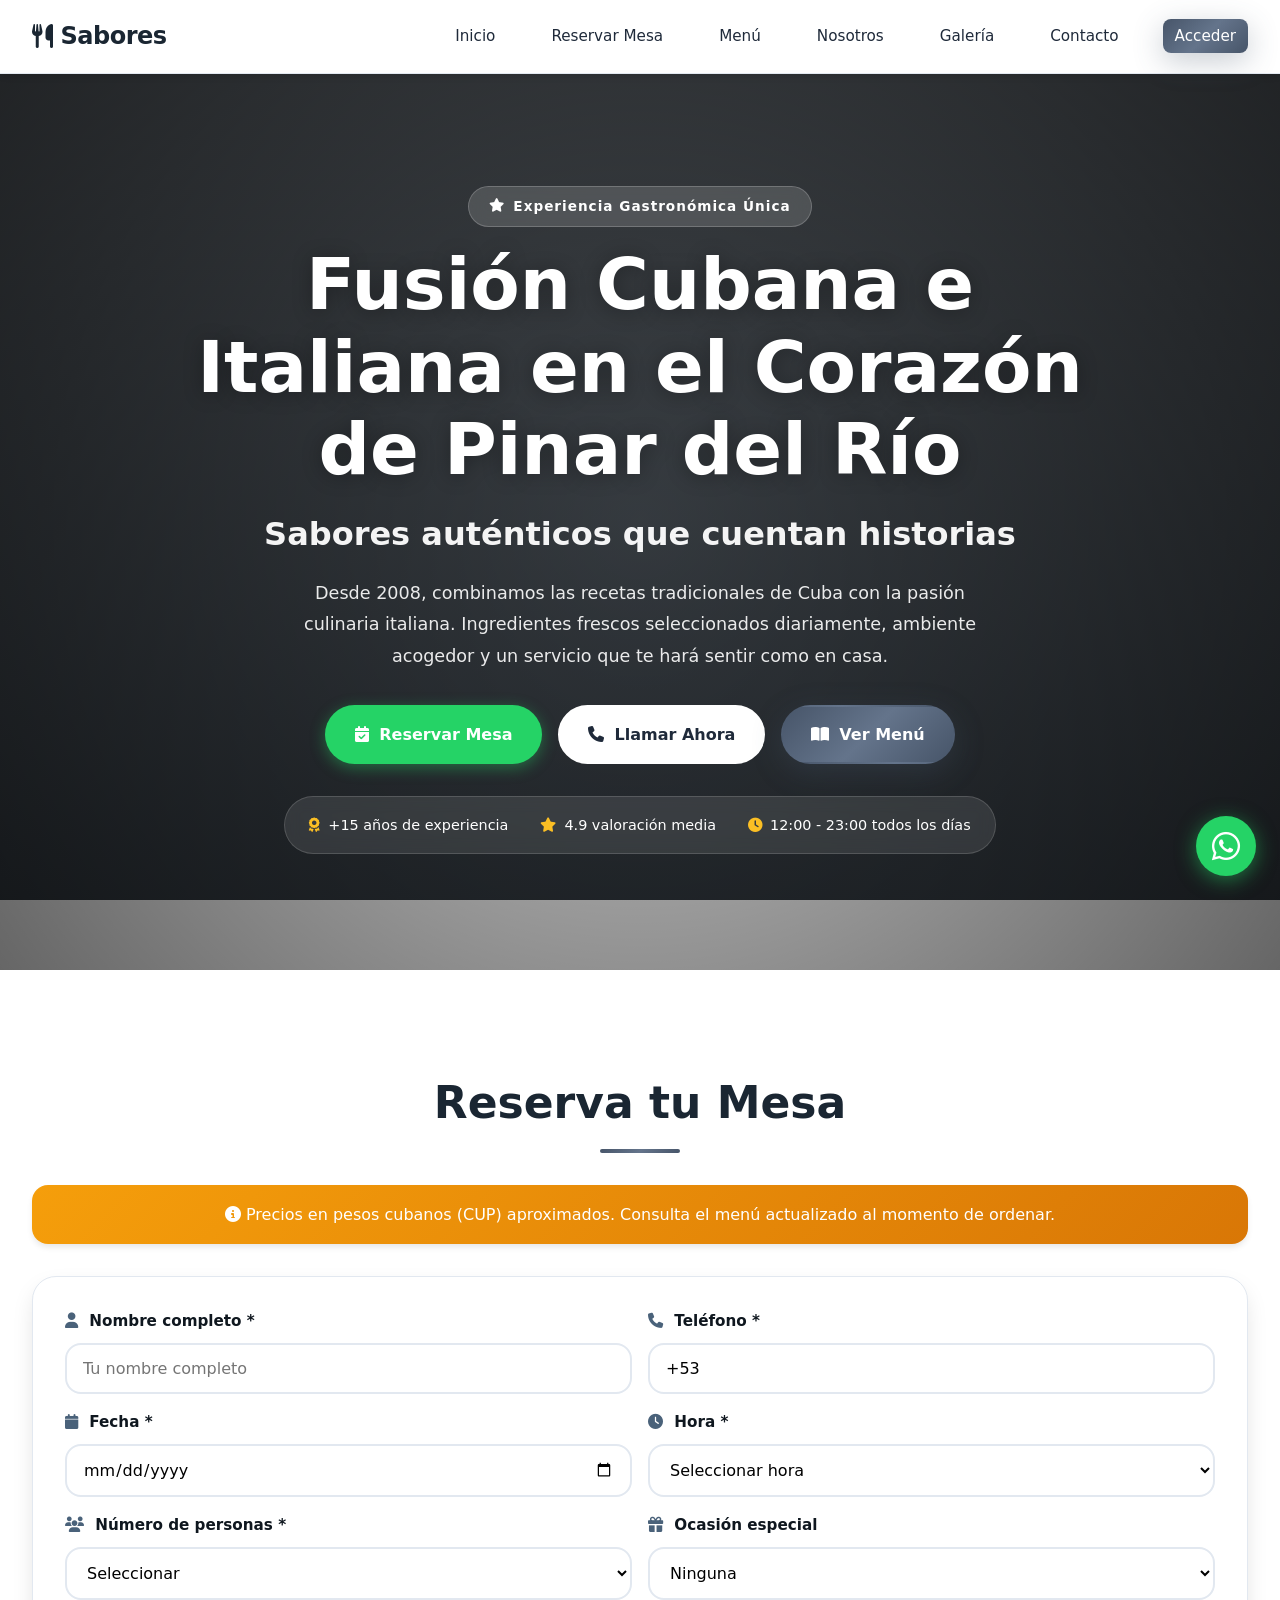
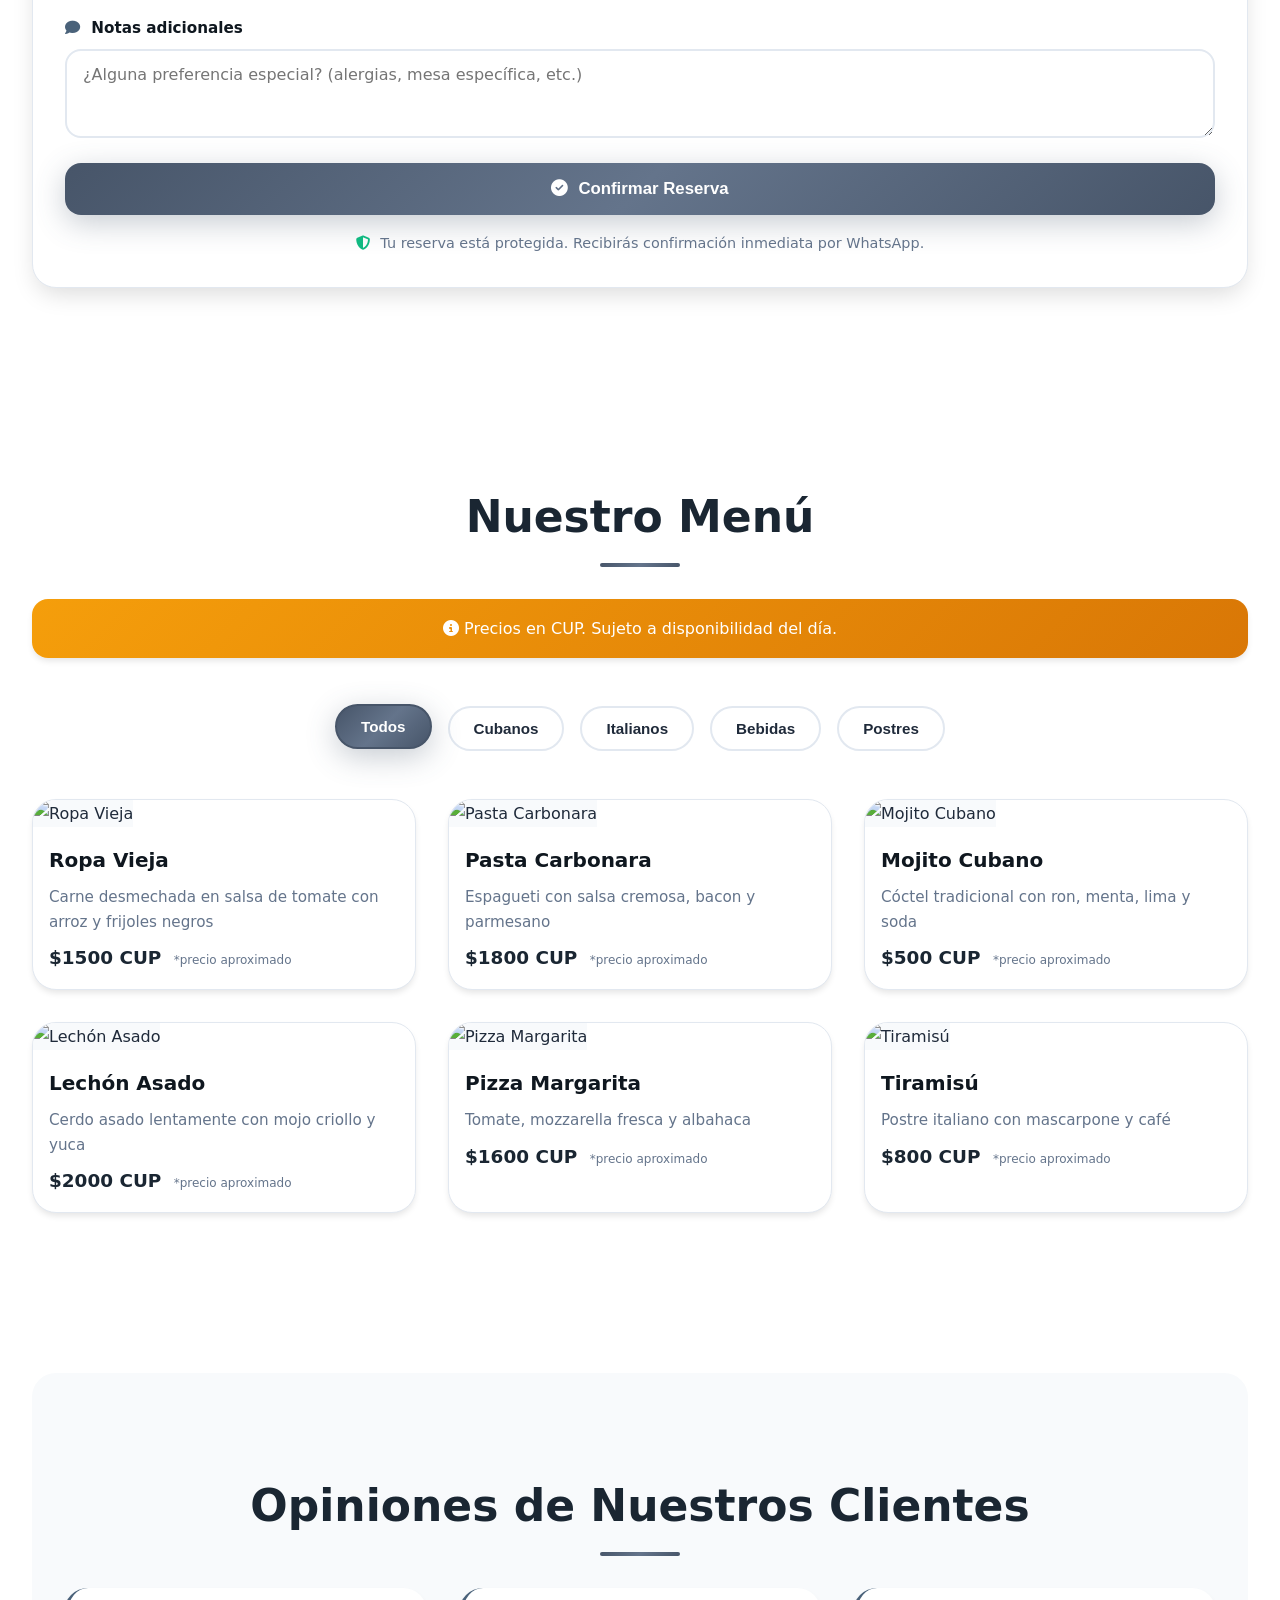
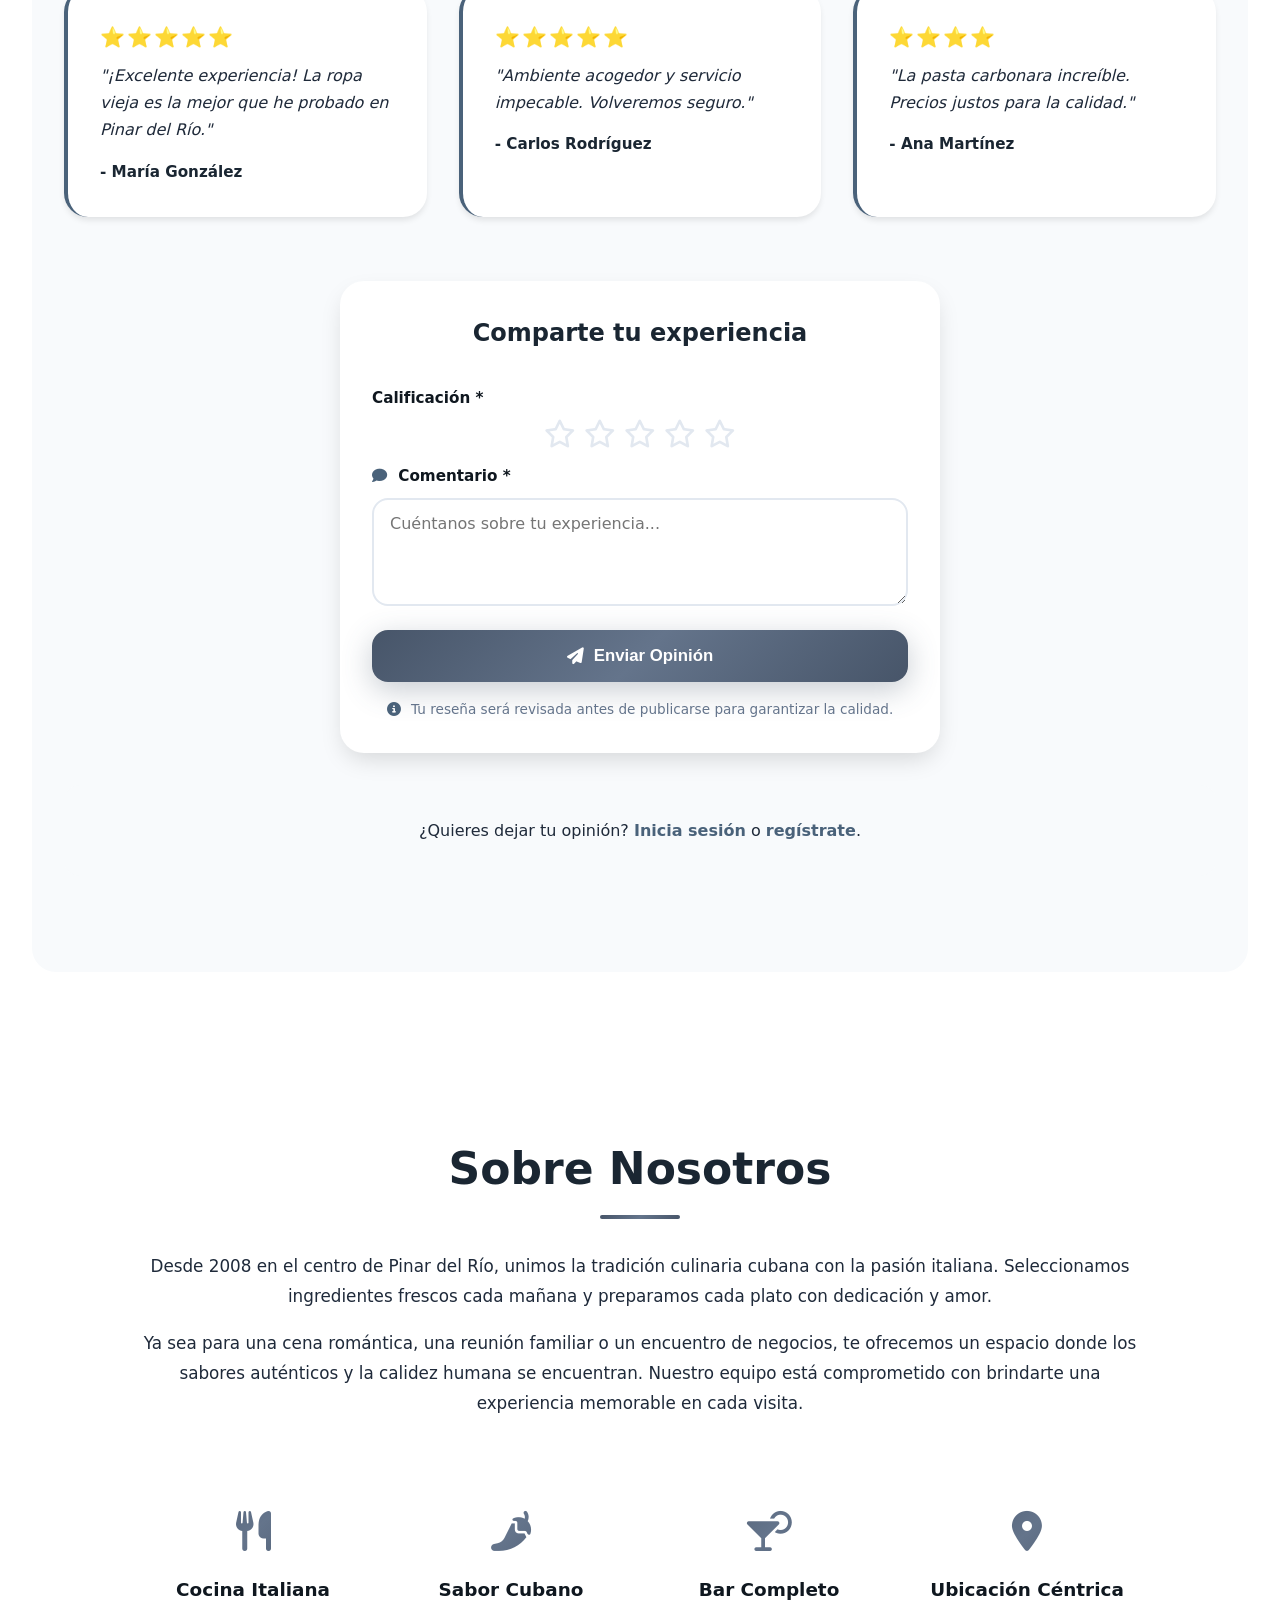
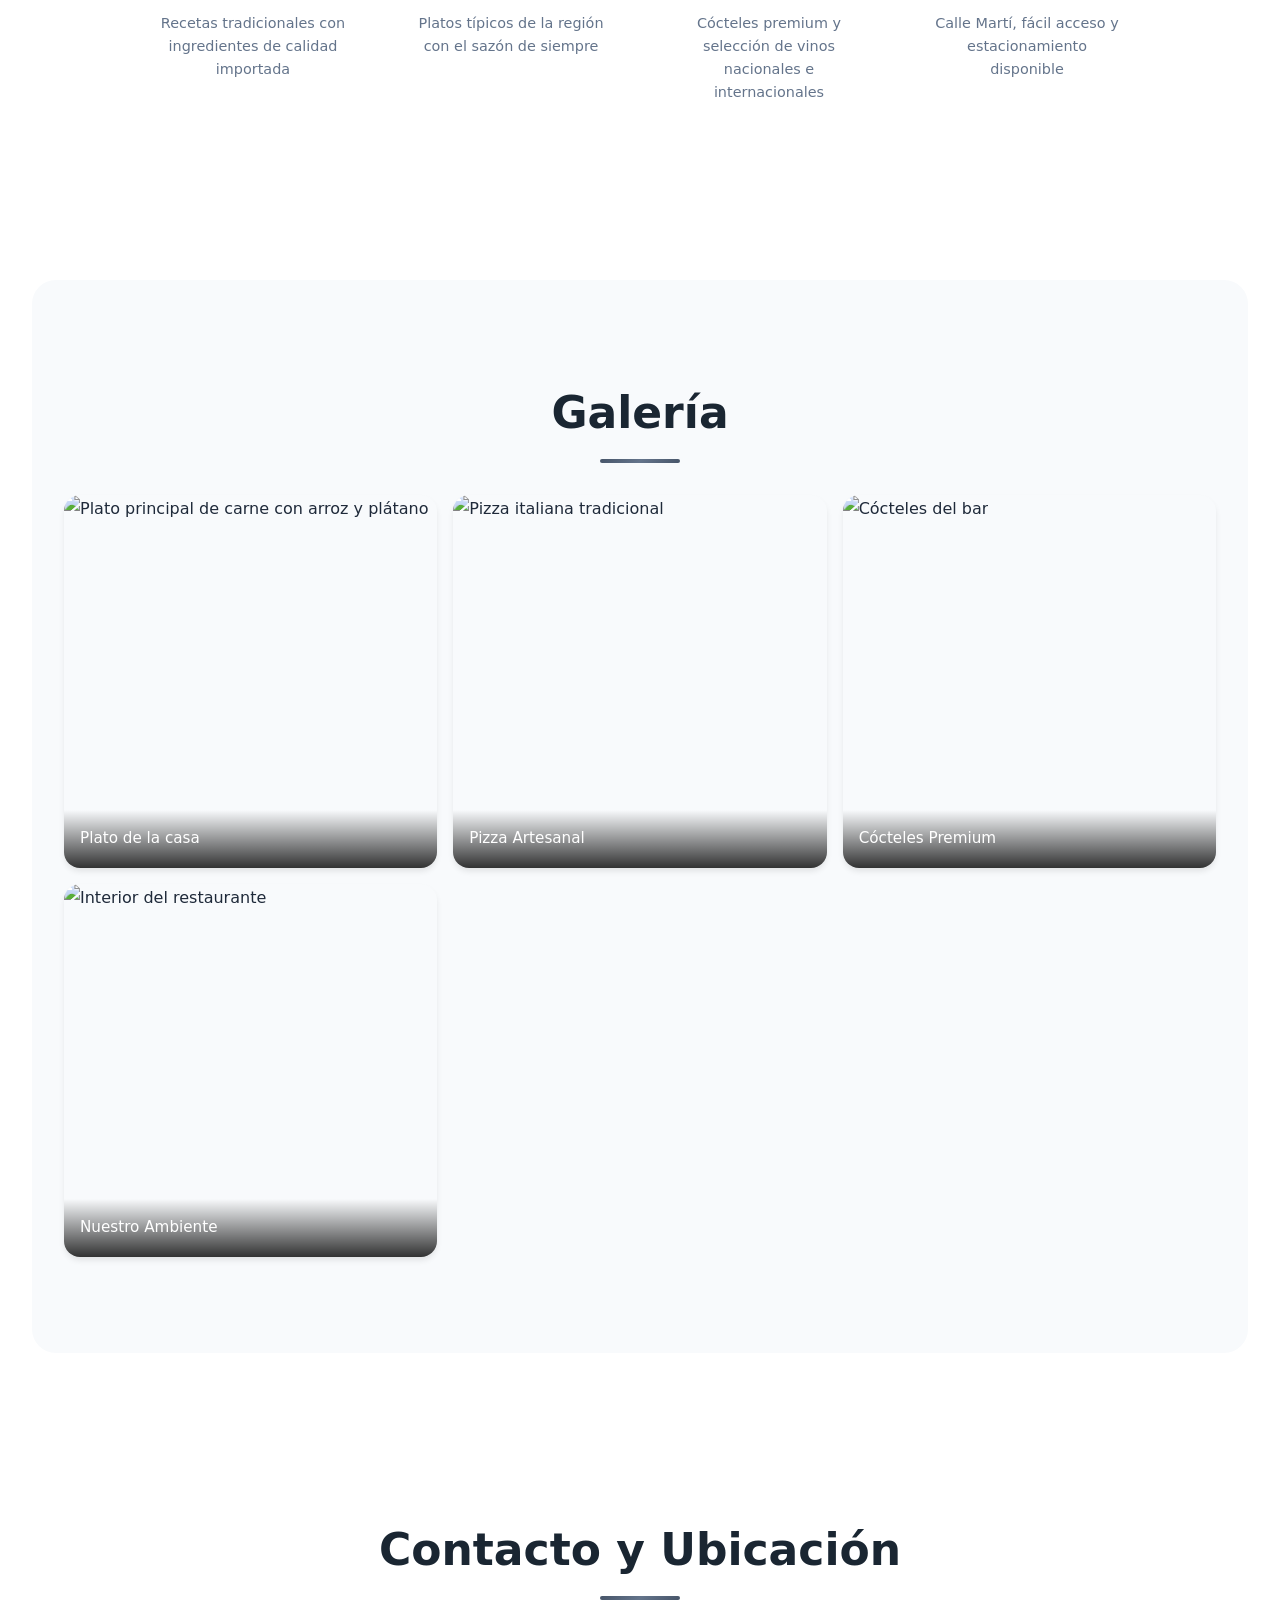
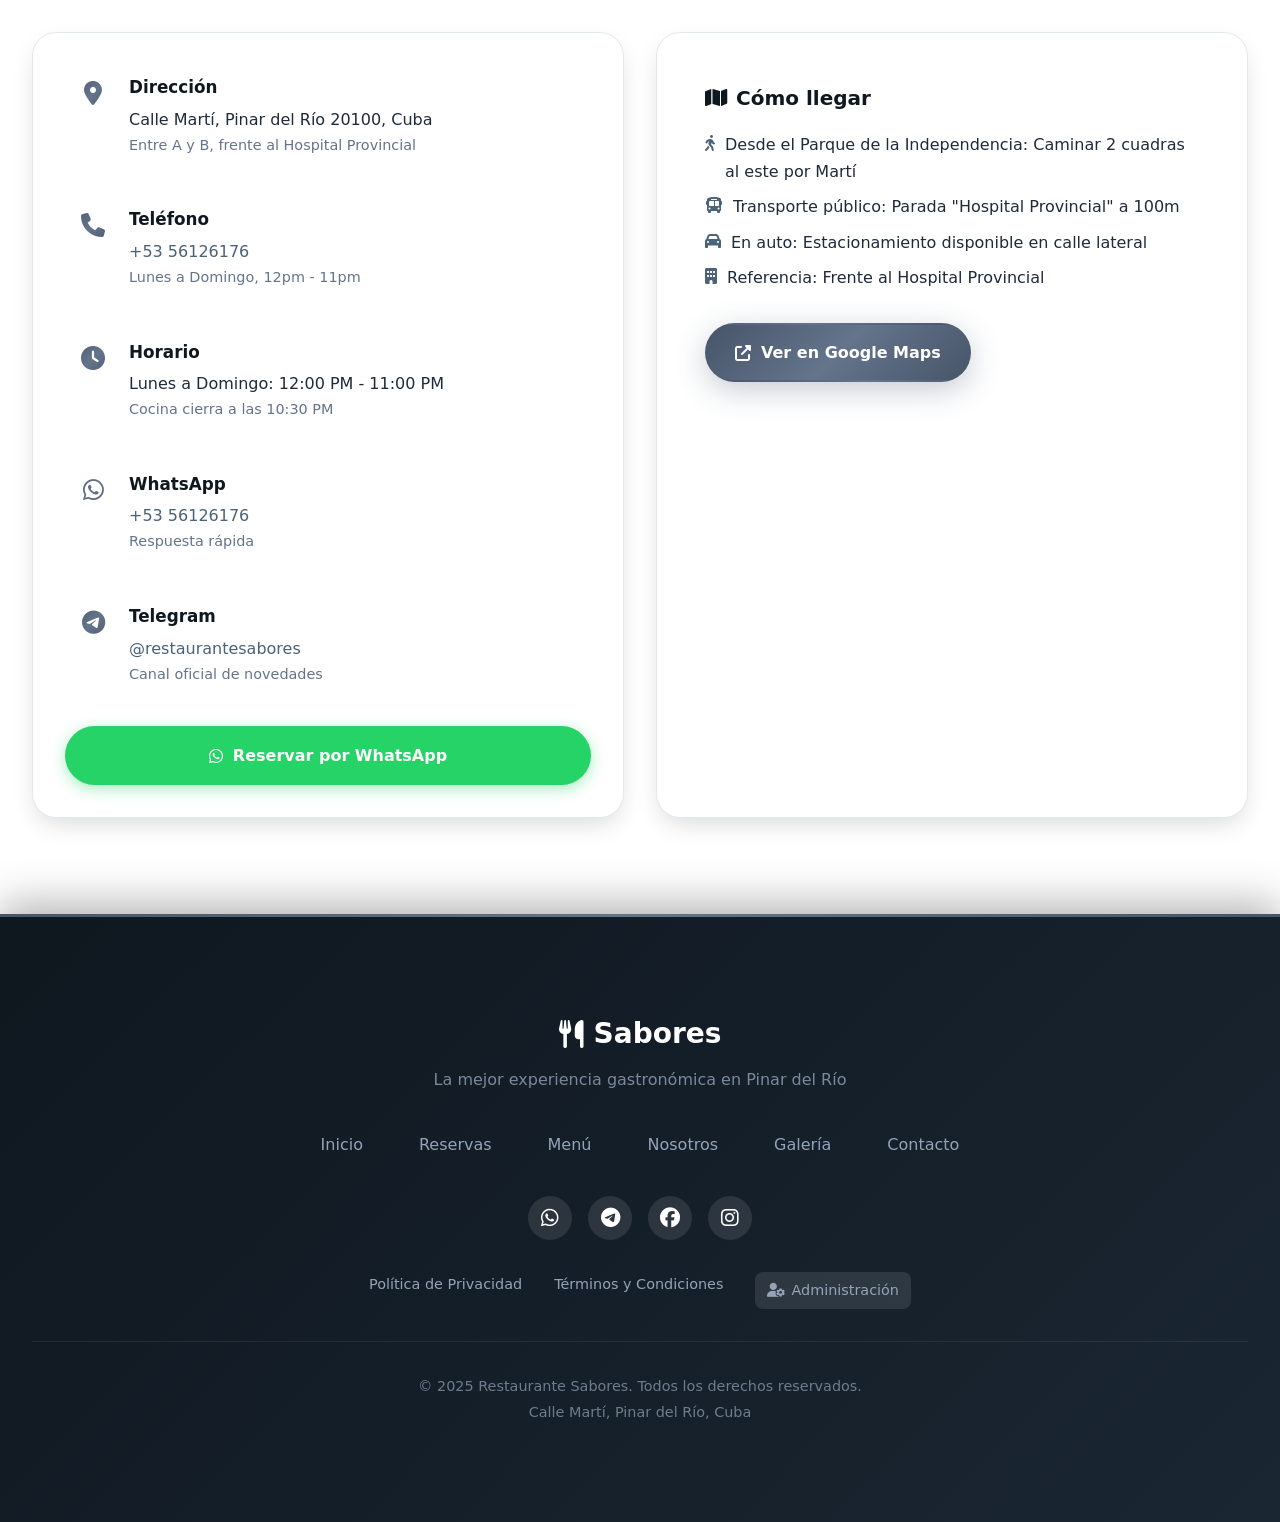
==== commit 77260c80: "Add files via upload" ====
--- a/index.html
+++ b/index.html
@@ -132,7 +132,7 @@
                 <a href="#reservas" class="btn btn-primary">
                     <i class="fas fa-calendar-check" aria-hidden="true"></i> Reservar Mesa
                 </a>
-                <a href="tel:+5348727966" class="btn btn-secondary">
+                <a href="tel:+5356126176" class="btn btn-secondary">
                     <i class="fas fa-phone" aria-hidden="true"></i> Llamar Ahora
                 </a>
                 <a href="#menu" class="btn btn-accent">
@@ -417,7 +417,7 @@
                     </div>
                     <div>
                         <h3>Teléfono</h3>
-                        <a href="tel:+5348727966">+53 48 727966</a>
+                        <a href="tel:+5356126176">+53 56126176</a>
                         <p class="text-muted">Lunes a Domingo, 12pm - 11pm</p>
                     </div>
                 </div>
@@ -437,7 +437,7 @@
                     </div>
                     <div>
                         <h3>WhatsApp</h3>
-                        <a href="https://wa.me/5348727966">+53 48 727966</a>
+                        <a href="https://wa.me/5356126176">+53 56126176</a>
                         <p class="text-muted">Respuesta rápida</p>
                     </div>
                 </div>
@@ -451,7 +451,7 @@
                         <p class="text-muted">Canal oficial de novedades</p>
                     </div>
                 </div>
-                <a href="https://wa.me/5348727966?text=Hola,%20quisiera%20hacer%20una%20reserva" class="btn btn-primary btn-full">
+                <a href="https://wa.me/5356126176?text=Hola,%20quisiera%20hacer%20una%20reserva" class="btn btn-primary btn-full">
                     <i class="fab fa-whatsapp" aria-hidden="true"></i> Reservar por WhatsApp
                 </a>
             </div>
@@ -488,7 +488,7 @@
                 <a href="#contacto">Contacto</a>
             </nav>
             <div class="social-links">
-                <a href="https://wa.me/5348727966" class="social-link" aria-label="WhatsApp" target="_blank" rel="noopener noreferrer">
+                <a href="https://wa.me/5356126176" class="social-link" aria-label="WhatsApp" target="_blank" rel="noopener noreferrer">
                     <i class="fab fa-whatsapp" aria-hidden="true"></i>
                 </a>
                 <a href="https://t.me/restaurantesabores" class="social-link" aria-label="Telegram" target="_blank" rel="noopener noreferrer">
@@ -516,7 +516,7 @@
     </footer>
 
     <!-- Botón Flotante WhatsApp -->
-    <a href="https://wa.me/5348727966" class="whatsapp-float" aria-label="Contactar por WhatsApp" target="_blank" rel="noopener noreferrer">
+    <a href="https://wa.me/5356126176" class="whatsapp-float" aria-label="Contactar por WhatsApp" target="_blank" rel="noopener noreferrer">
         <i class="fab fa-whatsapp" aria-hidden="true"></i>
     </a>
 
